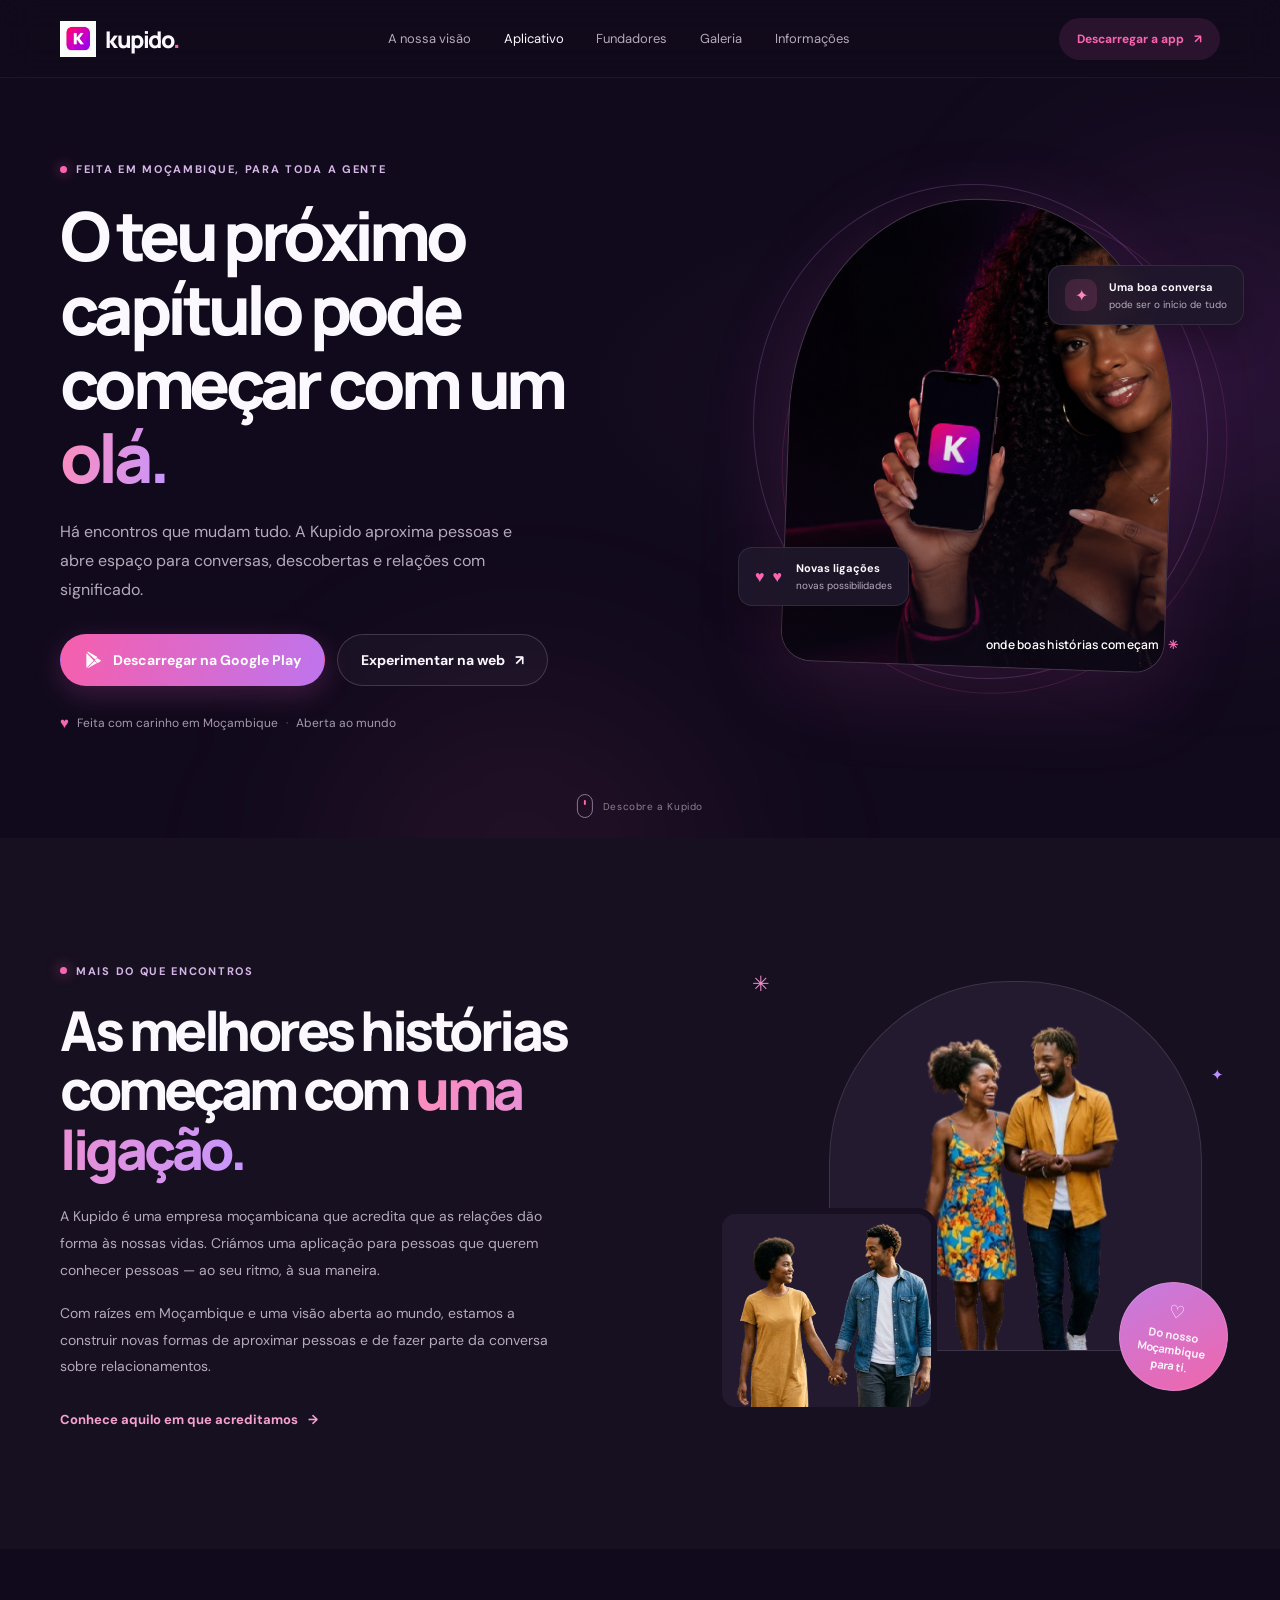
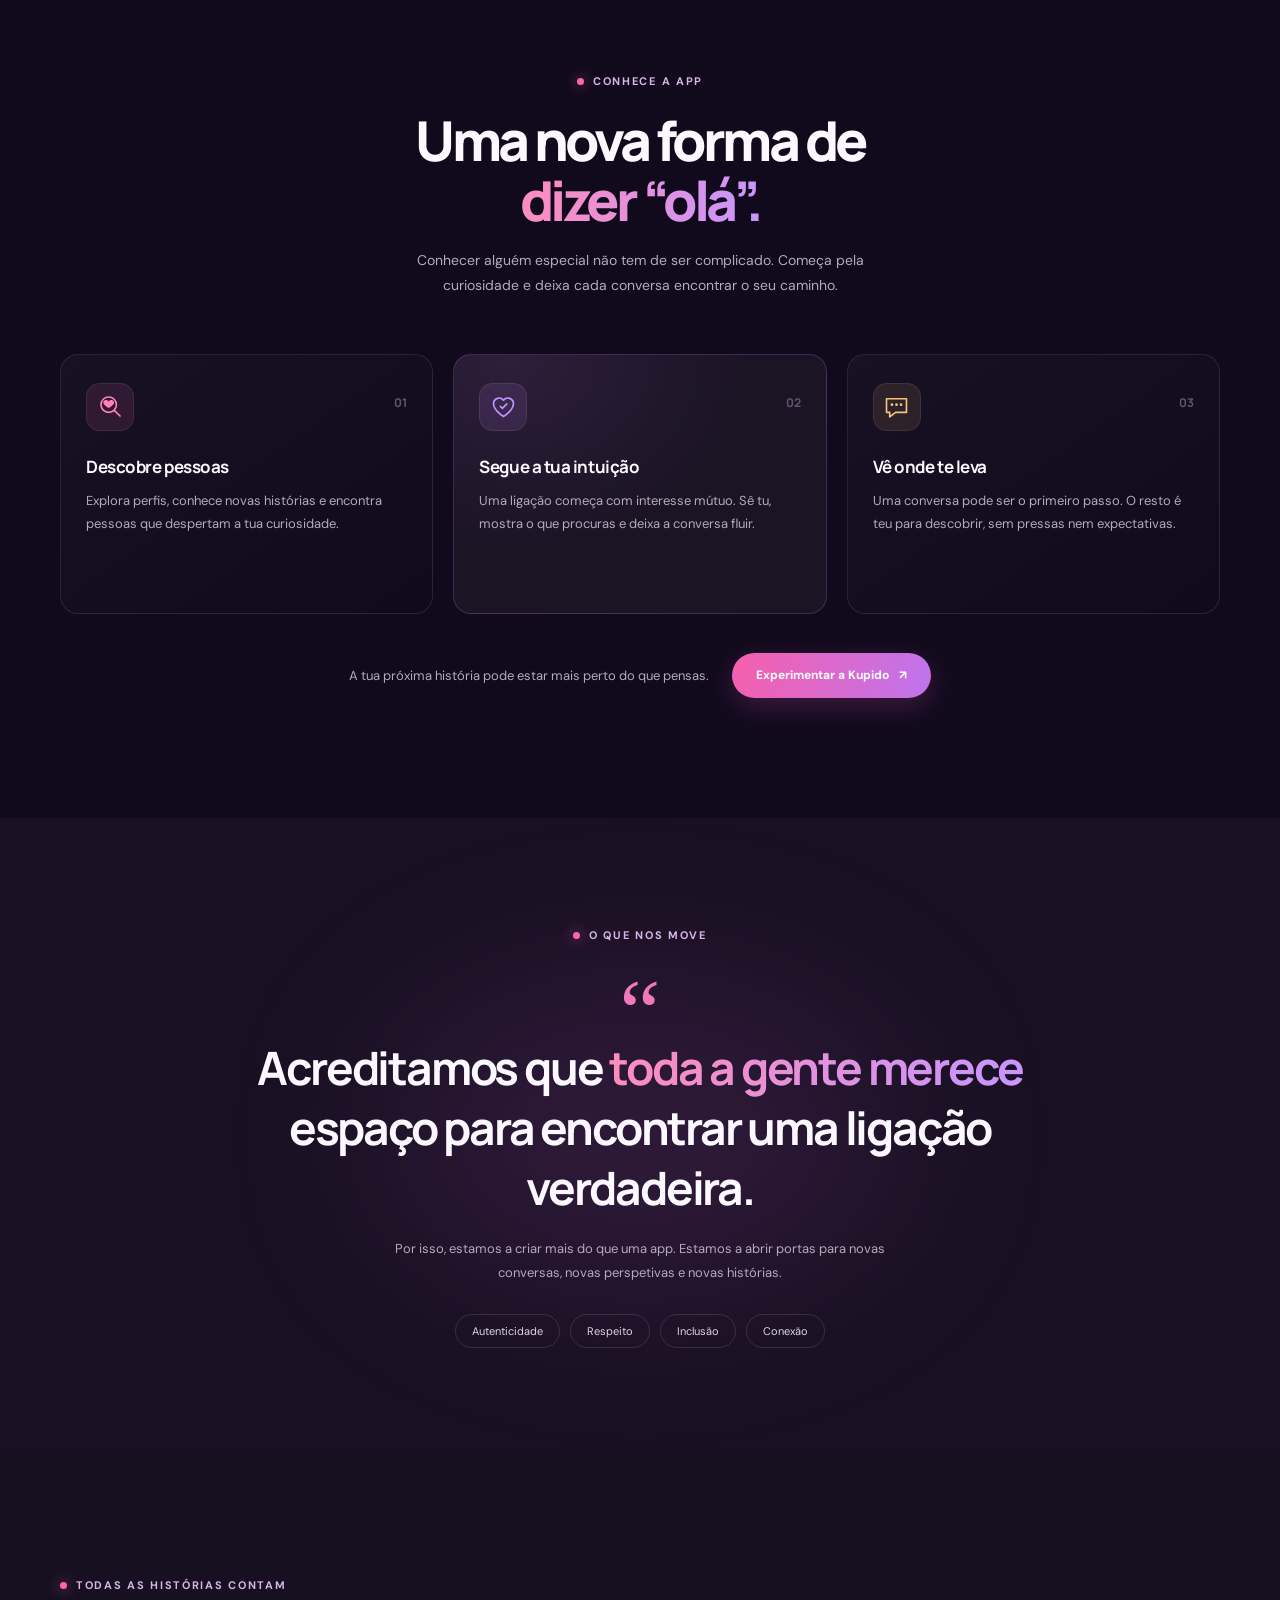
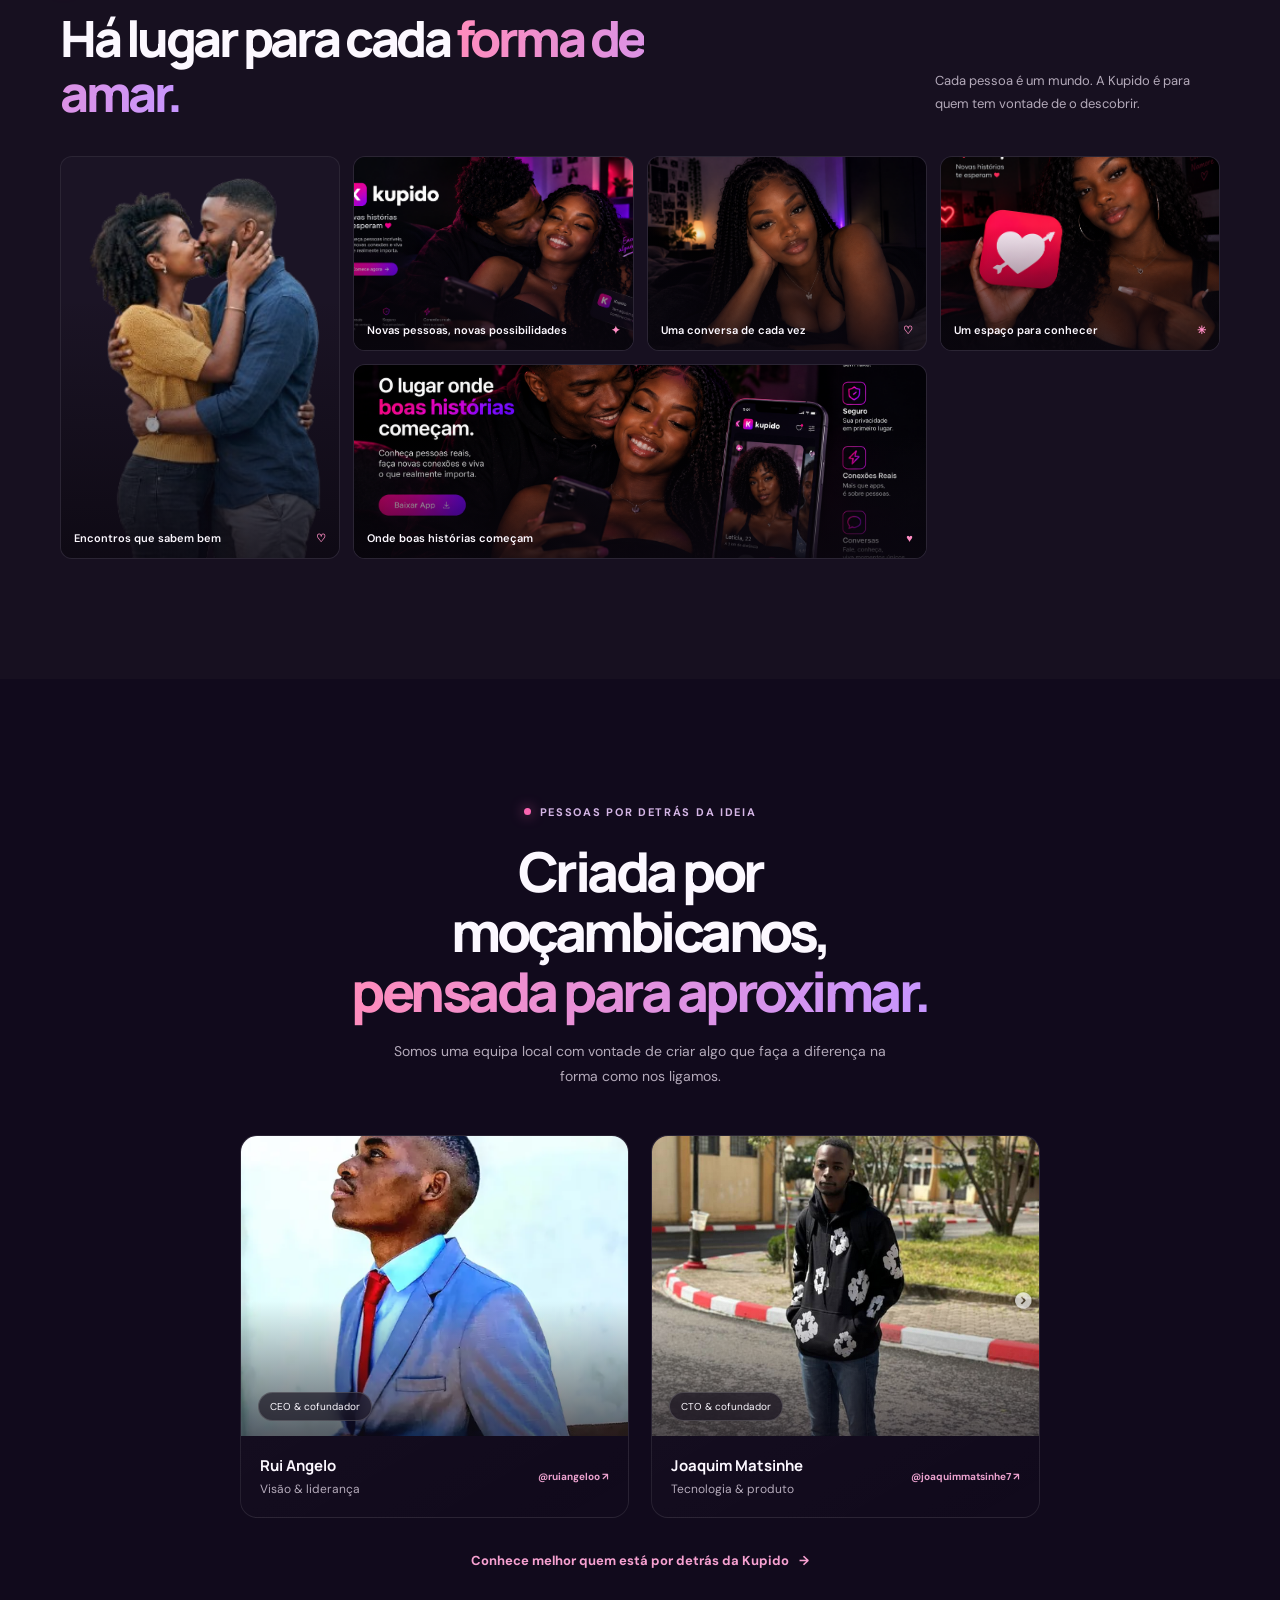
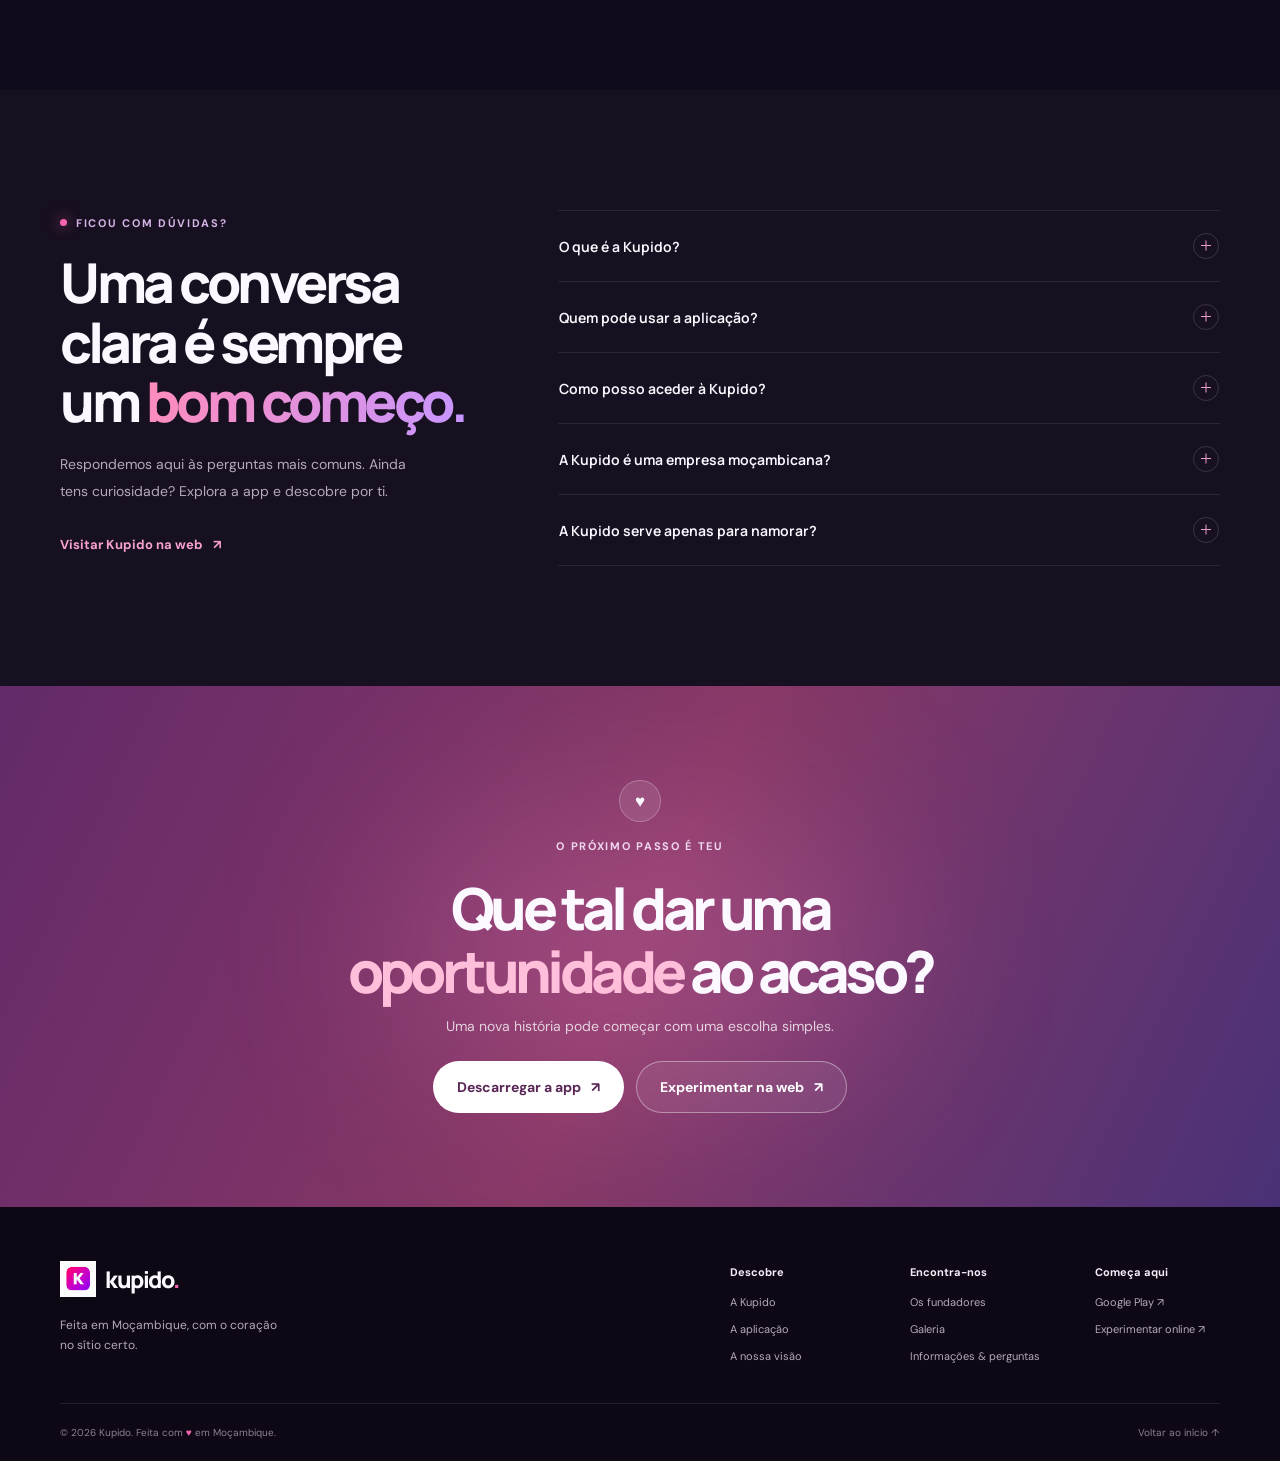
==== index.html @ 5e37ee98 "Add files via upload" ====
<!DOCTYPE html>
<html lang="pt-MZ">
<head>
  <meta charset="UTF-8">
  <meta name="viewport" content="width=device-width, initial-scale=1">
  <meta name="theme-color" content="#110a1c">
  <meta name="description" content="A Kupido é uma empresa moçambicana que aproxima pessoas e transforma a forma de viver relacionamentos. Conhece a app e começa uma nova história.">
  <title>Kupido — Onde boas histórias começam</title>
  <link rel="icon" href="img-add/logo.ico">
  <link rel="preconnect" href="https://fonts.googleapis.com">
  <link rel="preconnect" href="https://fonts.gstatic.com" crossorigin>
  <link href="https://fonts.googleapis.com/css2?family=DM+Sans:wght@400;500;600;700&family=Manrope:wght@400;500;600;700;800&display=swap" rel="stylesheet">
  <link rel="stylesheet" href="styles.css">
  <script src="script.js" defer></script>
</head>
<body>
  <a class="skip-link" href="#conteudo">Saltar para o conteúdo</a>

  <header class="site-header">
    <div class="container header-inner">
      <a class="brand" href="#inicio" aria-label="Kupido — início">
        <span class="brand-mark" aria-hidden="true">
          <svg viewBox="0 0 40 40" fill="none"><path d="M20 34S5 25.1 5 14.8A8.4 8.4 0 0 1 20 10a8.4 8.4 0 0 1 15 4.8C35 25.1 20 34 20 34Z" fill="currentColor"/><path d="m12.5 19.5 5 5 10-11" stroke="#190E24" stroke-width="2.8" stroke-linecap="round" stroke-linejoin="round"/></svg>
        </span>
        <span class="brand-name">kupido<span>.</span></span>
      </a>

      <button class="menu-toggle" type="button" aria-label="Abrir menu" aria-expanded="false" aria-controls="site-nav">
        <span></span><span></span>
      </button>

      <nav class="site-nav" id="site-nav" aria-label="Navegação principal">
        <a href="o-que-queremos.html">A nossa visão</a>
        <a href="#aplicativo">Aplicativo</a>
        <a href="equipa.html">Fundadores</a>
        <a href="galeria.html">Galeria</a>
        <a href="informacoes.html">Informações</a>
        <div class="mobile-nav-actions">
          <a class="button button-primary" href="https://play.google.com/store/apps/details?id=com.kupidosocial.app&amp;pcampaignid=web_share" target="_blank" rel="noopener noreferrer">Google Play <span aria-hidden="true">↗</span></a>
          <a class="button button-ghost" href="https://app-kupido-01.vercel.app/" target="_blank" rel="noopener noreferrer">Versão web <span aria-hidden="true">↗</span></a>
        </div>
      </nav>

      <a class="button button-small header-cta" href="https://play.google.com/store/apps/details?id=com.kupidosocial.app&amp;pcampaignid=web_share" target="_blank" rel="noopener noreferrer">
        Descarregar a app <span aria-hidden="true">↗</span>
      </a>
    </div>
  </header>

  <main id="conteudo">
    <section class="hero section-shell" id="inicio">
      <div class="hero-glow hero-glow-one" aria-hidden="true"></div>
      <div class="hero-glow hero-glow-two" aria-hidden="true"></div>
      <div class="container hero-grid">
        <div class="hero-copy">
          <p class="eyebrow"><span class="eyebrow-dot"></span> Feita em Moçambique, para toda a gente</p>
          <h1>O teu próximo<br>capítulo pode<br>começar com um <span class="accent-text">olá.</span></h1>
          <p class="hero-description">Há encontros que mudam tudo. A Kupido aproxima pessoas e abre espaço para conversas, descobertas e relações com significado.</p>
          <div class="hero-actions">
            <a class="button button-primary" href="https://play.google.com/store/apps/details?id=com.kupidosocial.app&amp;pcampaignid=web_share" target="_blank" rel="noopener noreferrer">
              <svg class="button-icon" viewBox="0 0 24 24" fill="currentColor" aria-hidden="true"><path d="M3.4 2.7c-.25.28-.4.69-.4 1.2v16.2c0 .51.15.92.4 1.2L12.2 12 3.4 2.7Zm.95-.67L14.1 10.6l2.88-2.98L5.45 1.05a1.4 1.4 0 0 0-1.1-.22Zm12.8 6.53L13.7 11.8l3.45 3.25 3.48-1.91c.91-.5.91-1.34 0-1.84l-3.48-1.91ZM13 12.6l-8.65 8.9c.36.13.76.09 1.1-.12l11.08-6.15L13 12.6Z"/></svg>
              Descarregar na Google Play
            </a>
            <a class="button button-ghost" href="https://app-kupido-01.vercel.app/" target="_blank" rel="noopener noreferrer">
              Experimentar na web <span aria-hidden="true">↗</span>
            </a>
          </div>
          <div class="hero-note"><span class="note-heart" aria-hidden="true">♥</span> Feita com carinho em Moçambique <span class="note-divider">·</span> Aberta ao mundo</div>
        </div>

        <div class="hero-visual">
          <div class="visual-orbit orbit-one" aria-hidden="true"></div>
          <div class="visual-orbit orbit-two" aria-hidden="true"></div>
          <div class="hero-image-frame">
            <img src="img-add/Mulher com smartphone sob luz néon magenta.png" alt="Utilizadora a explorar a app Kupido num ambiente iluminado por néons" fetchpriority="high">
            <span class="image-shimmer" aria-hidden="true"></span>
          </div>
          <div class="floating-card floating-message">
            <span class="floating-icon" aria-hidden="true">✦</span>
            <span><strong>Uma boa conversa</strong><small>pode ser o início de tudo</small></span>
          </div>
          <div class="floating-card floating-match">
            <span class="match-hearts" aria-hidden="true">♥ ♥</span>
            <span><strong>Novas ligações</strong><small>novas possibilidades</small></span>
          </div>
          <div class="hero-image-caption" aria-hidden="true">onde boas histórias começam <span>✳</span></div>
        </div>
      </div>
      <a class="scroll-cue" href="#sobre"><span></span> Descobre a Kupido</a>
    </section>

    <section class="section section-about" id="sobre">
      <div class="container about-grid">
        <div class="section-copy">
          <p class="eyebrow"><span class="eyebrow-dot"></span> Mais do que encontros</p>
          <h2>As melhores histórias começam com <span class="accent-text">uma ligação.</span></h2>
          <p>A Kupido é uma empresa moçambicana que acredita que as relações dão forma às nossas vidas. Criámos uma aplicação para pessoas que querem conhecer pessoas — ao seu ritmo, à sua maneira.</p>
          <p>Com raízes em Moçambique e uma visão aberta ao mundo, estamos a construir novas formas de aproximar pessoas e de fazer parte da conversa sobre relacionamentos.</p>
          <a class="text-link" href="#valores">Conhece aquilo em que acreditamos <span aria-hidden="true">→</span></a>
        </div>
        <div class="about-visual">
          <div class="about-image-main"><img src="img-add/casal-1.png" alt="Casal a partilhar um momento de proximidade" loading="lazy"></div>
          <div class="about-image-small"><img src="img-add/casl-3.png" alt="Duas pessoas a descobrir uma nova ligação" loading="lazy"></div>
          <div class="about-stamp"><span>♡</span><strong>Do nosso<br>Moçambique<br>para ti.</strong></div>
          <div class="about-sparkle sparkle-one" aria-hidden="true">✳</div>
          <div class="about-sparkle sparkle-two" aria-hidden="true">✦</div>
        </div>
      </div>
    </section>

    <section class="section section-app" id="aplicativo">
      <div class="container">
        <div class="section-heading centered-heading">
          <p class="eyebrow"><span class="eyebrow-dot"></span> Conhece a app</p>
          <h2>Uma nova forma de<br><span class="accent-text">dizer “olá”.</span></h2>
          <p>Conhecer alguém especial não tem de ser complicado. Começa pela curiosidade e deixa cada conversa encontrar o seu caminho.</p>
        </div>
        <div class="feature-grid">
          <article class="feature-card">
            <span class="feature-icon icon-pink" aria-hidden="true"><svg viewBox="0 0 32 32" fill="none"><circle cx="14" cy="14" r="8.5" stroke="currentColor" stroke-width="1.8"/><path d="m20.5 20.5 6 6" stroke="currentColor" stroke-width="1.8" stroke-linecap="round"/><path d="M14 10.5c-2.5-3-6-1.2-6 1.2 0 2.8 6 6 6 6s6-3.2 6-6c0-2.4-3.5-4.2-6-1.2Z" fill="currentColor"/></svg></span>
            <span class="feature-number">01</span>
            <h3>Descobre pessoas</h3>
            <p>Explora perfis, conhece novas histórias e encontra pessoas que despertam a tua curiosidade.</p>
          </article>
          <article class="feature-card feature-card-raised">
            <span class="feature-icon icon-purple" aria-hidden="true"><svg viewBox="0 0 32 32" fill="none"><path d="M16 27s-11-6.7-11-14.3A6.2 6.2 0 0 1 16 9a6.2 6.2 0 0 1 11 3.7C27 20.3 16 27 16 27Z" stroke="currentColor" stroke-width="1.8" stroke-linejoin="round"/><path d="m12.5 15.8 2.3 2.3 4.8-5" stroke="currentColor" stroke-width="1.8" stroke-linecap="round" stroke-linejoin="round"/></svg></span>
            <span class="feature-number">02</span>
            <h3>Segue a tua intuição</h3>
            <p>Uma ligação começa com interesse mútuo. Sê tu, mostra o que procuras e deixa a conversa fluir.</p>
          </article>
          <article class="feature-card">
            <span class="feature-icon icon-gold" aria-hidden="true"><svg viewBox="0 0 32 32" fill="none"><path d="M5 7.5h22v15H15l-6.5 5v-5H5v-15Z" stroke="currentColor" stroke-width="1.8" stroke-linejoin="round"/><path d="M11 14h.01M16 14h.01M21 14h.01" stroke="currentColor" stroke-width="3" stroke-linecap="round"/></svg></span>
            <span class="feature-number">03</span>
            <h3>Vê onde te leva</h3>
            <p>Uma conversa pode ser o primeiro passo. O resto é teu para descobrir, sem pressas nem expectativas.</p>
          </article>
        </div>
        <div class="app-bottom-cta">
          <p>A tua próxima história pode estar mais perto do que pensas.</p>
          <a class="button button-primary" href="https://play.google.com/store/apps/details?id=com.kupidosocial.app&amp;pcampaignid=web_share" target="_blank" rel="noopener noreferrer">Experimentar a Kupido <span aria-hidden="true">↗</span></a>
        </div>
      </div>
    </section>

    <section class="section section-quote" id="valores">
      <div class="quote-glow" aria-hidden="true"></div>
      <div class="container quote-inner">
        <p class="eyebrow"><span class="eyebrow-dot"></span> O que nos move</p>
        <span class="quote-mark" aria-hidden="true">“</span>
        <blockquote>Acreditamos que <span class="accent-text">toda a gente merece</span> espaço para encontrar uma ligação verdadeira.</blockquote>
        <p class="quote-caption">Por isso, estamos a criar mais do que uma app. Estamos a abrir portas para novas conversas, novas perspetivas e novas histórias.</p>
        <div class="value-pills">
          <span>Autenticidade</span><span>Respeito</span><span>Inclusão</span><span>Conexão</span>
        </div>
      </div>
    </section>

    <section class="section section-gallery">
      <div class="container">
        <div class="gallery-heading">
          <div class="section-heading">
            <p class="eyebrow"><span class="eyebrow-dot"></span> Todas as histórias contam</p>
            <h2>Há lugar para cada <span class="accent-text">forma de amar.</span></h2>
          </div>
          <p>Cada pessoa é um mundo. A Kupido é para quem tem vontade de o descobrir.</p>
        </div>
        <div class="gallery-grid">
          <figure class="gallery-item gallery-item-tall"><img src="img-add/casal-b.png" alt="Casal a sorrir e a aproveitar a companhia um do outro" loading="lazy"><figcaption>Encontros que sabem bem <span>♡</span></figcaption></figure>
          <figure class="gallery-item"><img src="img-add/Conexões Reais em Luz Neon.png" alt="Imagem da campanha Kupido sobre conexões" loading="lazy"><figcaption>Novas pessoas, novas possibilidades <span>✦</span></figcaption></figure>
          <figure class="gallery-item"><img src="img-add/Retrato aconchegante com luzes roxas.png" alt="Pessoa a explorar uma nova experiência" loading="lazy"><figcaption>Uma conversa de cada vez <span>♡</span></figcaption></figure>
          <figure class="gallery-item"><img src="img-add/Influenciadora apresenta o app Kupido.png" alt="Apresentação da aplicação Kupido" loading="lazy"><figcaption>Um espaço para conhecer <span>✳</span></figcaption></figure>
          <figure class="gallery-item gallery-item-wide"><img src="img-add/Kupido_ Onde Boas Histórias Começam.png" alt="Criativo Kupido: onde boas histórias começam" loading="lazy"><figcaption>Onde boas histórias começam <span>♥</span></figcaption></figure>
        </div>
      </div>
    </section>

    <section class="section section-team" id="equipa">
      <div class="container">
        <div class="section-heading centered-heading">
          <p class="eyebrow"><span class="eyebrow-dot"></span> Pessoas por detrás da ideia</p>
          <h2>Criada por moçambicanos,<br><span class="accent-text">pensada para aproximar.</span></h2>
          <p>Somos uma equipa local com vontade de criar algo que faça a diferença na forma como nos ligamos.</p>
        </div>
        <div class="team-grid">
          <article class="team-card">
            <div class="team-photo"><img src="img-adim/CEO.png" alt="Retrato de Rui Angelo, CEO da Kupido" loading="lazy"><span class="team-photo-label">CEO &amp; cofundador</span></div>
            <div class="team-info"><div><h3>Rui Angelo</h3><p>Visão &amp; liderança</p></div><a class="team-instagram" href="https://www.instagram.com/ruiangeloo/" target="_blank" rel="noopener noreferrer" aria-label="Instagram de Rui Angelo">@ruiangeloo ↗</a></div>
          </article>
          <article class="team-card">
            <div class="team-photo"><img src="img-adim/img-CTO.png" alt="Retrato de Joaquim Matsinhe, CTO da Kupido" loading="lazy"><span class="team-photo-label">CTO &amp; cofundador</span></div>
            <div class="team-info"><div><h3>Joaquim Matsinhe</h3><p>Tecnologia &amp; produto</p></div><a class="team-instagram" href="https://www.instagram.com/joaquimmatsinhe7/" target="_blank" rel="noopener noreferrer" aria-label="Instagram de Joaquim Matsinhe">@joaquimmatsinhe7 ↗</a></div>
          </article>
        </div>
        <p class="team-more"><a class="text-link" href="equipa.html">Conhece melhor quem está por detrás da Kupido <span aria-hidden="true">→</span></a></p>
      </div>
    </section>

    <section class="section section-faq" id="perguntas">
      <div class="container faq-grid">
        <div class="faq-intro">
          <p class="eyebrow"><span class="eyebrow-dot"></span> Ficou com dúvidas?</p>
          <h2>Uma conversa<br>clara é sempre<br>um <span class="accent-text">bom começo.</span></h2>
          <p>Respondemos aqui às perguntas mais comuns. Ainda tens curiosidade? Explora a app e descobre por ti.</p>
          <a class="text-link" href="https://app-kupido-01.vercel.app/" target="_blank" rel="noopener noreferrer">Visitar Kupido na web <span aria-hidden="true">↗</span></a>
        </div>
        <div class="faq-list">
          <article class="faq-item">
            <h3><button class="faq-question" type="button" aria-expanded="false">O que é a Kupido?<span class="faq-toggle" aria-hidden="true"></span></button></h3>
            <div class="faq-answer" hidden><p>A Kupido é uma empresa moçambicana dedicada a criar novas formas de aproximar pessoas, incluindo uma app de encontros aberta a toda a gente.</p></div>
          </article>
          <article class="faq-item">
            <h3><button class="faq-question" type="button" aria-expanded="false">Quem pode usar a aplicação?<span class="faq-toggle" aria-hidden="true"></span></button></h3>
            <div class="faq-answer" hidden><p>A app foi criada para pessoas adultas com vontade de conhecer outras pessoas. Consulta as condições apresentadas na aplicação para saber mais.</p></div>
          </article>
          <article class="faq-item">
            <h3><button class="faq-question" type="button" aria-expanded="false">Como posso aceder à Kupido?<span class="faq-toggle" aria-hidden="true"></span></button></h3>
            <div class="faq-answer" hidden><p>Podes descarregar a aplicação na Google Play ou visitar a versão web através dos links nesta página.</p></div>
          </article>
          <article class="faq-item">
            <h3><button class="faq-question" type="button" aria-expanded="false">A Kupido é uma empresa moçambicana?<span class="faq-toggle" aria-hidden="true"></span></button></h3>
            <div class="faq-answer" hidden><p>Sim. A Kupido foi criada por moçambicanos e tem as suas raízes em Moçambique, com uma visão de construir ligações sem fronteiras.</p></div>
          </article>
          <article class="faq-item">
            <h3><button class="faq-question" type="button" aria-expanded="false">A Kupido serve apenas para namorar?<span class="faq-toggle" aria-hidden="true"></span></button></h3>
            <div class="faq-answer" hidden><p>A Kupido é uma app de encontros. Cada pessoa pode explorar novas ligações e decidir, com honestidade e respeito, o que procura.</p></div>
          </article>
        </div>
      </div>
    </section>

    <section class="section section-cta">
      <div class="cta-glow" aria-hidden="true"></div>
      <div class="container cta-inner">
        <span class="cta-heart" aria-hidden="true">♥</span>
        <p class="eyebrow">O próximo passo é teu</p>
        <h2>Que tal dar uma<br><span>oportunidade</span> ao acaso?</h2>
        <p>Uma nova história pode começar com uma escolha simples.</p>
        <div class="hero-actions cta-actions">
          <a class="button button-light" href="https://play.google.com/store/apps/details?id=com.kupidosocial.app&amp;pcampaignid=web_share" target="_blank" rel="noopener noreferrer">Descarregar a app <span aria-hidden="true">↗</span></a>
          <a class="button button-outline-light" href="https://app-kupido-01.vercel.app/" target="_blank" rel="noopener noreferrer">Experimentar na web <span aria-hidden="true">↗</span></a>
        </div>
      </div>
    </section>
  </main>

  <footer class="site-footer">
    <div class="container">
      <div class="footer-main">
        <div class="footer-brand">
          <a class="brand" href="#inicio" aria-label="Kupido — voltar ao início">
            <span class="brand-mark" aria-hidden="true"><svg viewBox="0 0 40 40" fill="none"><path d="M20 34S5 25.1 5 14.8A8.4 8.4 0 0 1 20 10a8.4 8.4 0 0 1 15 4.8C35 25.1 20 34 20 34Z" fill="currentColor"/><path d="m12.5 19.5 5 5 10-11" stroke="#190E24" stroke-width="2.8" stroke-linecap="round" stroke-linejoin="round"/></svg></span>
            <span class="brand-name">kupido<span>.</span></span>
          </a>
          <p>Feita em Moçambique, com o coração no sítio certo.</p>
        </div>
        <div class="footer-links">
          <div><p class="footer-label">Descobre</p><a href="index.html#sobre">A Kupido</a><a href="index.html#aplicativo">A aplicação</a><a href="o-que-queremos.html">A nossa visão</a></div>
          <div><p class="footer-label">Encontra-nos</p><a href="equipa.html">Os fundadores</a><a href="galeria.html">Galeria</a><a href="informacoes.html">Informações &amp; perguntas</a></div>
          <div><p class="footer-label">Começa aqui</p><a href="https://play.google.com/store/apps/details?id=com.kupidosocial.app&amp;pcampaignid=web_share" target="_blank" rel="noopener noreferrer">Google Play ↗</a><a href="https://app-kupido-01.vercel.app/" target="_blank" rel="noopener noreferrer">Experimentar online ↗</a></div>
        </div>
      </div>
      <div class="footer-bottom"><p>© <span id="current-year">2025</span> Kupido. Feita com <span class="footer-heart" aria-label="amor">♥</span> em Moçambique.</p><a href="#inicio">Voltar ao início ↑</a></div>
    </div>
  </footer>
</body>
</html>
---- styles.css ----
:root {
  color-scheme: dark;
  --bg: #110a1c;
  --bg-soft: #171020;
  --surface: #1b1425;
  --surface-light: #241a30;
  --text: #fcf8ff;
  --muted: #b4aaba;
  --pink: #fa65b1;
  --purple: #bd8aff;
  --line: rgb(255 255 255 / 9%);
  --font-body: "DM Sans", sans-serif;
  --font-display: "Manrope", sans-serif;
}

* { box-sizing: border-box; }
html { scroll-behavior: smooth; scroll-padding-top: 88px; }
body { margin: 0; background: var(--bg); color: var(--text); font-family: var(--font-body); font-size: 16px; -webkit-font-smoothing: antialiased; }
body.menu-open { overflow: hidden; }
img { display: block; width: 100%; height: 100%; object-fit: cover; }
a { color: inherit; text-decoration: none; }
button { color: inherit; font: inherit; }
.container { width: min(1160px, calc(100% - 64px)); margin-inline: auto; }
.section { position: relative; padding: 120px 0; }
.section-shell { position: relative; }
.skip-link { position: fixed; z-index: 100; top: 12px; left: 12px; padding: 12px 18px; transform: translateY(-160%); border-radius: 8px; background: var(--text); color: var(--bg); font-weight: 700; }
.skip-link:focus { transform: translateY(0); }

.site-header { position: sticky; z-index: 20; top: 0; height: 78px; border-bottom: 1px solid rgb(255 255 255 / 5%); background: rgb(17 10 28 / 90%); backdrop-filter: blur(18px); }
.header-inner { display: flex; height: 100%; align-items: center; justify-content: space-between; gap: 24px; }
.brand { display: inline-flex; flex: 0 0 auto; align-items: center; gap: 9px; }
.brand-mark { display: inline-flex; width: 36px; height: 36px; flex: 0 0 auto; align-items: center; background: url("img-add/logo.ico") center / contain no-repeat; }
.brand-mark svg { display: none; }
.brand-name { font-family: var(--font-display); font-size: 23px; font-weight: 800; letter-spacing: -1.5px; }
.brand-name > span { color: var(--pink); }
.site-nav { display: flex; align-items: center; gap: clamp(18px, 2.55vw, 34px); }
.site-nav a, .footer-links a { color: var(--muted); font-size: 13px; transition: color .2s ease; }
.site-nav a:hover, .site-nav a.is-active, .footer-links a:hover { color: var(--text); }
.button { display: inline-flex; min-height: 52px; align-items: center; justify-content: center; gap: 10px; padding: 0 23px; border: 1px solid transparent; border-radius: 999px; font-size: 14px; font-weight: 700; transition: transform .2s ease, background .2s ease, border-color .2s ease, box-shadow .2s ease; }
.button:hover { transform: translateY(-2px); }
.button-small { min-height: 42px; padding-inline: 17px; background: rgb(250 101 177 / 11%); color: var(--pink); font-size: 12px; }
.button-small:hover { background: rgb(250 101 177 / 19%); }
.button-primary { background: linear-gradient(105deg, #f65fac, #be74ed); box-shadow: 0 8px 28px rgb(220 82 190 / 23%); color: #fff; }
.button-primary:hover { box-shadow: 0 12px 34px rgb(220 82 190 / 35%); }
.button-icon { width: 19px; height: 19px; }
.button-ghost { border-color: rgb(255 255 255 / 16%); background: rgb(255 255 255 / 3%); color: var(--text); }
.button-ghost:hover { border-color: rgb(250 101 177 / 55%); background: rgb(255 255 255 / 6%); }
.menu-toggle { display: none; }
.mobile-nav-actions { display: none; }
.site-nav a[aria-current="page"] { color: #ff9dcd; }

.hero { min-height: min(760px, calc(100svh - 78px)); overflow: hidden; background: radial-gradient(ellipse at 82% 41%, rgb(105 46 121 / 12%), transparent 32%), var(--bg); }
.hero-grid { position: relative; z-index: 1; display: grid; min-height: min(760px, calc(100svh - 78px)); grid-template-columns: 1.06fr .94fr; align-items: center; gap: 40px; padding-top: 28px; padding-bottom: 54px; }
.hero-glow { position: absolute; width: 380px; height: 380px; border-radius: 50%; filter: blur(100px); pointer-events: none; }
.hero-glow-one { top: 13%; right: -130px; background: rgb(184 76 214 / 12%); }
.hero-glow-two { bottom: -230px; left: 26%; background: rgb(250 101 177 / 8%); }
.eyebrow { display: inline-flex; align-items: center; gap: 9px; margin: 0 0 23px; color: #d5b6e6; font-size: 11px; font-weight: 700; letter-spacing: 1.7px; text-transform: uppercase; }
.eyebrow-dot { width: 7px; height: 7px; border-radius: 50%; background: var(--pink); box-shadow: 0 0 13px rgb(250 101 177 / 72%); }
h1, h2, h3, p, figure, blockquote { margin-top: 0; }
.hero h1, .section-heading h2, .section-copy h2, .faq-intro h2, .cta-inner h2 { margin-bottom: 23px; font-family: var(--font-display); font-size: clamp(46px, 5.3vw, 69px); font-weight: 800; letter-spacing: -4.6px; line-height: 1.09; }
.accent-text { background: linear-gradient(100deg, #ff8cbb, #c696ff); background-clip: text; -webkit-text-fill-color: transparent; }
.hero-description { max-width: 460px; margin-bottom: 30px; color: var(--muted); font-size: 16px; line-height: 1.8; }
.hero-actions { display: flex; flex-wrap: wrap; gap: 12px; }
.hero-note { display: flex; align-items: center; gap: 8px; margin-top: 27px; color: #a699ae; font-size: 12px; }
.note-heart { color: var(--pink); font-size: 15px; }
.note-divider { color: #685876; }
.hero-visual { position: relative; width: min(100%, 470px); height: 520px; justify-self: end; }
.hero-image-frame { position: absolute; inset: 14px 48px 38px 38px; overflow: hidden; border: 1px solid rgb(255 255 255 / 13%); border-radius: 48% 48% 30px 30px; background: #27192d; box-shadow: 0 20px 90px rgb(211 72 173 / 16%); transform: rotate(2deg); }
.hero-image-frame img { filter: saturate(.9); }
.image-shimmer { position: absolute; inset: 45% 0 0; background: linear-gradient(transparent, rgb(17 10 28 / 66%)); }
.visual-orbit { position: absolute; z-index: -1; border: 1px solid rgb(224 144 255 / 20%); border-radius: 50%; }
.orbit-one { inset: -2px 13px 25px 4px; transform: rotate(-12deg); }
.orbit-two { inset: 27px -5px 9px 34px; border-color: rgb(250 101 177 / 14%); transform: rotate(19deg); }
.floating-card { position: absolute; display: flex; align-items: center; gap: 12px; padding: 13px 16px; border: 1px solid rgb(255 255 255 / 9%); border-radius: 14px; background: rgb(31 23 43 / 92%); box-shadow: 0 12px 36px rgb(0 0 0 / 28%); backdrop-filter: blur(12px); }
.floating-card strong, .floating-card small { display: block; white-space: nowrap; }
.floating-card strong { margin-bottom: 4px; font-size: 11px; }
.floating-card small { color: #b7aabe; font-size: 10px; }
.floating-message { top: 80px; right: -24px; }
.floating-icon { display: grid; width: 32px; height: 32px; place-items: center; border-radius: 10px; background: rgb(250 101 177 / 14%); color: #ff86bf; }
.floating-match { bottom: 99px; left: -12px; }
.match-hearts { color: var(--pink); font-size: 16px; letter-spacing: 2px; }
.hero-image-caption { position: absolute; right: 42px; bottom: 52px; color: #fff; font-family: var(--font-display); font-size: 12px; font-weight: 600; letter-spacing: .25px; }
.hero-image-caption span { margin-left: 6px; color: var(--pink); }
.scroll-cue { position: absolute; bottom: 20px; left: 50%; display: flex; align-items: center; gap: 10px; transform: translateX(-50%); color: #8c7f94; font-size: 10px; letter-spacing: .6px; }
.scroll-cue span { position: relative; width: 16px; height: 24px; border: 1px solid #887592; border-radius: 10px; }
.scroll-cue span::after { position: absolute; top: 5px; left: 6px; width: 2px; height: 5px; border-radius: 2px; background: var(--pink); content: ""; animation: scroll-hint 1.5s ease-in-out infinite; }
@keyframes scroll-hint { 0%, 100% { transform: translateY(0); opacity: .45; } 50% { transform: translateY(5px); opacity: 1; } }

.section-about { overflow: hidden; background: var(--bg-soft); }
.about-grid { display: grid; grid-template-columns: 1fr .9fr; align-items: center; gap: 95px; }
.section-copy h2, .section-heading h2, .faq-intro h2 { font-size: clamp(38px, 4.4vw, 55px); letter-spacing: -3.5px; }
.section-copy > p:not(.eyebrow), .faq-intro > p:not(.eyebrow) { max-width: 500px; margin-bottom: 17px; color: var(--muted); font-size: 14px; line-height: 1.9; }
.text-link { display: inline-flex; align-items: center; gap: 10px; margin-top: 14px; color: #f7a1d1; font-size: 13px; font-weight: 700; transition: gap .2s ease; }
.text-link:hover { gap: 15px; }
.about-visual { position: relative; min-height: 430px; }
.about-image-main { position: absolute; top: 3px; right: 18px; width: 74%; height: 370px; overflow: hidden; border: 1px solid rgb(255 255 255 / 11%); border-radius: 180px 180px 20px 20px; background: var(--surface-light); }
.about-image-small { position: absolute; bottom: -5px; left: 0; width: 44%; height: 205px; overflow: hidden; border: 6px solid var(--bg-soft); border-radius: 20px; background: var(--surface-light); }
.about-stamp { position: absolute; right: -8px; bottom: 17px; display: grid; width: 109px; height: 109px; align-content: center; justify-items: center; border: 1px solid rgb(255 255 255 / 14%); border-radius: 50%; background: linear-gradient(145deg, #c27ce2, #f165a9); text-align: center; transform: rotate(9deg); }
.about-stamp > span { margin-bottom: 3px; font-size: 18px; }
.about-stamp strong { font-family: var(--font-display); font-size: 11px; line-height: 1.4; }
.about-sparkle { position: absolute; color: #ed8cca; }
.sparkle-one { top: -8px; left: 36px; font-size: 21px; }
.sparkle-two { top: 87px; right: -4px; color: #b991ff; font-size: 15px; }

.section-app { background: var(--bg); }
.section-heading { max-width: 600px; }
.centered-heading { margin: 0 auto 55px; text-align: center; }
.centered-heading .eyebrow { justify-content: center; }
.section-heading h2 { margin-bottom: 17px; }
.section-heading > p:last-child { max-width: 495px; margin-inline: auto; color: var(--muted); font-size: 14px; line-height: 1.8; }
.feature-grid { display: grid; grid-template-columns: repeat(3, 1fr); gap: 20px; }
.feature-card { position: relative; min-height: 260px; padding: 28px 25px; overflow: hidden; border: 1px solid var(--line); border-radius: 18px; background: linear-gradient(145deg, rgb(255 255 255 / 3%), rgb(255 255 255 / .5%)); transition: transform .25s ease, border-color .25s ease; }
.feature-card:hover { transform: translateY(-5px); border-color: rgb(250 101 177 / 32%); }
.feature-card-raised { transform: translateY(-16px); border-color: rgb(191 130 243 / 21%); background: radial-gradient(ellipse at 15% 2%, rgb(177 101 206 / 12%), transparent 52%), var(--surface); }
.feature-card-raised:hover { transform: translateY(-21px); }
.feature-icon { display: grid; width: 48px; height: 48px; margin-bottom: 24px; place-items: center; border: 1px solid rgb(255 255 255 / 8%); border-radius: 14px; }
.feature-icon svg { width: 29px; height: 29px; }
.icon-pink { background: rgb(250 101 177 / 11%); color: #ff80ba; }
.icon-purple { background: rgb(184 138 255 / 12%); color: #c395ff; }
.icon-gold { background: rgb(255 198 114 / 10%); color: #f4c27c; }
.feature-number { position: absolute; top: 39px; right: 25px; color: #65556f; font-family: var(--font-display); font-size: 12px; font-weight: 700; }
.feature-card h3 { margin-bottom: 11px; font-family: var(--font-display); font-size: 17px; font-weight: 700; letter-spacing: -.45px; }
.feature-card p { margin: 0; color: var(--muted); font-size: 13px; line-height: 1.8; }
.app-bottom-cta { display: flex; align-items: center; justify-content: center; gap: 23px; margin-top: 39px; }
.app-bottom-cta p { margin: 0; color: var(--muted); font-size: 13px; }
.app-bottom-cta .button { min-height: 45px; font-size: 12px; }

.section-quote { overflow: hidden; padding-block: 105px; background: #1a1023; text-align: center; }
.quote-glow, .cta-glow { position: absolute; top: 50%; left: 50%; width: 500px; height: 280px; transform: translate(-50%, -50%); border-radius: 50%; background: rgb(173 93 202 / 14%); filter: blur(90px); pointer-events: none; }
.quote-inner { position: relative; z-index: 1; max-width: 830px; }
.quote-inner .eyebrow { justify-content: center; }
.quote-mark { display: block; height: 65px; color: #f278bd; font-family: Georgia, serif; font-size: 92px; line-height: 1; }
.quote-inner blockquote { margin: 8px 0 19px; font-family: var(--font-display); font-size: clamp(32px, 4vw, 46px); font-weight: 700; letter-spacing: -2.2px; line-height: 1.3; }
.quote-caption { max-width: 535px; margin: 0 auto; color: var(--muted); font-size: 13px; line-height: 1.9; }
.value-pills { display: flex; flex-wrap: wrap; justify-content: center; gap: 10px; margin-top: 28px; }
.value-pills span { padding: 9px 16px; border: 1px solid rgb(255 255 255 / 12%); border-radius: 99px; color: #e0d5e7; font-size: 11px; }

.section-gallery { background: var(--bg-soft); }
.gallery-heading { display: flex; align-items: end; justify-content: space-between; gap: 40px; margin-bottom: 36px; }
.gallery-heading .section-heading { max-width: 610px; }
.gallery-heading .eyebrow { margin-bottom: 19px; }
.gallery-heading h2 { max-width: 590px; margin-bottom: 0; font-size: clamp(34px, 4.2vw, 50px); }
.gallery-heading > p { max-width: 285px; margin: 0 0 5px; color: var(--muted); font-size: 13px; line-height: 1.8; }
.gallery-grid { display: grid; grid-template-columns: repeat(4, 1fr); grid-auto-rows: 195px; gap: 13px; }
.gallery-item { position: relative; min-width: 0; margin: 0; overflow: hidden; border: 1px solid rgb(255 255 255 / 7%); border-radius: 12px; background: var(--surface); }
.gallery-item::after { position: absolute; inset: 35% 0 0; background: linear-gradient(transparent, rgb(11 7 16 / 78%)); content: ""; }
.gallery-item img { transition: transform .5s ease; }
.gallery-item:hover img { transform: scale(1.045); }
.gallery-item figcaption { position: absolute; z-index: 1; right: 13px; bottom: 13px; left: 13px; display: flex; align-items: center; justify-content: space-between; gap: 8px; font-size: 11px; font-weight: 600; }
.gallery-item figcaption span { color: #ff8dc4; }
.gallery-item-tall { grid-row: span 2; }
.gallery-item-wide { grid-column: span 2; }

.section-team { background: var(--bg); }
.section-team .centered-heading { margin-bottom: 46px; }
.team-grid { display: grid; max-width: 800px; grid-template-columns: repeat(2, 1fr); gap: 22px; margin: 0 auto; }
.team-card { overflow: hidden; border: 1px solid var(--line); border-radius: 17px; background: linear-gradient(150deg, rgb(255 255 255 / 3%), transparent); }
.team-photo { position: relative; height: 300px; overflow: hidden; background: #241831; }
.team-photo::after { position: absolute; inset: 55% 0 0; background: linear-gradient(transparent, rgb(12 8 19 / 65%)); content: ""; }
.team-photo img { object-position: center 34%; transition: transform .45s ease; }
.team-card:hover .team-photo img { transform: scale(1.035); }
.team-photo-label { position: absolute; z-index: 1; bottom: 15px; left: 17px; padding: 7px 11px; border: 1px solid rgb(255 255 255 / 17%); border-radius: 50px; background: rgb(18 12 26 / 64%); backdrop-filter: blur(8px); font-size: 10px; }
.team-info { display: flex; align-items: center; justify-content: space-between; padding: 19px 19px 20px; }
.team-info h3 { margin-bottom: 5px; font-family: var(--font-display); font-size: 15px; }
.team-info p { margin: 0; color: var(--muted); font-size: 12px; }
.team-heart { display: grid; width: 35px; height: 35px; place-items: center; border-radius: 50%; background: rgb(250 101 177 / 10%); color: var(--pink); }

.section-faq { background: var(--bg-soft); }
.faq-grid { display: grid; grid-template-columns: .76fr 1.24fr; gap: 92px; }
.faq-intro h2 { margin-bottom: 19px; }
.faq-intro > p:not(.eyebrow) { max-width: 360px; }
.faq-list { border-top: 1px solid var(--line); }
.faq-item { border-bottom: 1px solid var(--line); }
.faq-item h3 { margin: 0; }
.faq-question { display: flex; width: 100%; min-height: 70px; align-items: center; justify-content: space-between; gap: 20px; padding: 15px 1px; border: 0; background: transparent; text-align: left; font-family: var(--font-display); font-size: 14px; font-weight: 650; cursor: pointer; }
.faq-toggle { position: relative; flex: 0 0 26px; width: 26px; height: 26px; border: 1px solid rgb(255 255 255 / 15%); border-radius: 50%; }
.faq-toggle::before, .faq-toggle::after { position: absolute; top: 11px; left: 7px; width: 10px; height: 1px; background: #ed9dce; content: ""; transition: transform .2s ease; }
.faq-toggle::after { transform: rotate(90deg); }
.faq-question[aria-expanded="true"] .faq-toggle::after { transform: rotate(0); }
.faq-answer p { max-width: 530px; margin: -2px 45px 19px 1px; color: var(--muted); font-size: 13px; line-height: 1.8; }

.section-cta { overflow: hidden; padding-block: 94px; background: linear-gradient(115deg, #632a69, #883866 50%, #493176); text-align: center; }
.cta-glow { background: rgb(247 133 203 / 23%); }
.cta-inner { position: relative; z-index: 1; }
.cta-heart { display: inline-grid; width: 42px; height: 42px; margin-bottom: 17px; place-items: center; border: 1px solid rgb(255 255 255 / 24%); border-radius: 50%; background: rgb(255 255 255 / 10%); font-size: 17px; }
.cta-inner .eyebrow { display: flex; justify-content: center; color: #f1d8ee; }
.cta-inner h2 { margin-bottom: 14px; font-size: clamp(40px, 5vw, 58px); }
.cta-inner h2 span { color: #ffbeda; }
.cta-inner > p:not(.eyebrow) { margin-bottom: 26px; color: rgb(255 255 255 / 76%); font-size: 14px; }
.cta-actions { justify-content: center; }
.button-light { background: #fff; color: #592857; }
.button-light:hover { background: #ffedf6; box-shadow: 0 10px 26px rgb(31 10 38 / 17%); }
.button-outline-light { border-color: rgb(255 255 255 / 39%); background: rgb(255 255 255 / 7%); color: #fff; }
.button-outline-light:hover { background: rgb(255 255 255 / 15%); }

.site-footer { padding: 54px 0 0; background: #0d0814; }
.footer-main { display: flex; justify-content: space-between; gap: 45px; padding-bottom: 40px; }
.footer-brand > p { max-width: 230px; margin: 13px 0 0; color: var(--muted); font-size: 12px; line-height: 1.7; }
.footer-links { display: grid; grid-template-columns: repeat(3, minmax(125px, auto)); gap: 55px; }
.footer-links > div { display: flex; flex-direction: column; align-items: flex-start; gap: 13px; }
.footer-label { margin: 4px 0 3px; color: #f6edf9; font-size: 11px; font-weight: 700; }
.footer-links a { font-size: 11px; }
.footer-bottom { display: flex; min-height: 58px; align-items: center; justify-content: space-between; gap: 18px; border-top: 1px solid var(--line); }
.footer-bottom p, .footer-bottom a { margin: 0; color: #8d8095; font-size: 10px; }
.footer-heart { color: var(--pink); }
.footer-bottom a:hover { color: var(--text); }
.site-nav a[aria-current="page"] { color: #ff9dcd; }
.team-info { gap: 12px; }
.team-info > div { min-width: 0; }
.team-instagram { flex: 0 0 auto; color: #eda3d0; font-size: 10px; font-weight: 700; }
.team-instagram:hover { color: #fff; }
.team-more { margin: 20px 0 0; text-align: center; }

.inner-hero { position: relative; overflow: hidden; padding: 84px 0 90px; background: radial-gradient(ellipse at 81% 31%, rgb(130 64 161 / 16%), transparent 37%), var(--bg); }
.inner-hero-grid { position: relative; z-index: 1; display: grid; grid-template-columns: 1fr .82fr; align-items: center; gap: 65px; }
.inner-hero h1 { max-width: 680px; margin-bottom: 22px; font-family: var(--font-display); font-size: clamp(47px, 5.7vw, 70px); font-weight: 800; letter-spacing: -4.5px; line-height: 1.08; }
.inner-hero-grid > div:first-child > p:not(.eyebrow) { max-width: 555px; margin-bottom: 27px; color: var(--muted); font-size: 15px; line-height: 1.9; }
.inner-hero-image { position: relative; height: 355px; overflow: hidden; border: 1px solid rgb(255 255 255 / 12%); border-radius: 45% 45% 18px 18px; background: var(--surface); box-shadow: 0 20px 80px rgb(198 94 206 / 15%); }
.inner-hero-image img { filter: saturate(.87); }
.inner-hero-image > span { position: absolute; right: 0; bottom: 0; left: 0; padding: 35px 20px 18px; background: linear-gradient(transparent, rgb(13 8 20 / 85%)); font-family: var(--font-display); font-size: 12px; font-weight: 600; }
.vision-purpose { background: var(--bg-soft); }
.purpose-grid { display: grid; grid-template-columns: 1fr 1fr; align-items: start; gap: 82px; }
.purpose-grid h2, .info-about-grid h2, .info-values-grid h2, .info-faq-grid h2 { margin: 0; font-family: var(--font-display); font-size: clamp(37px, 4.3vw, 53px); font-weight: 800; letter-spacing: -3.4px; line-height: 1.16; }
.purpose-copy { padding-top: 15px; }
.purpose-copy p, .info-about-grid > div:first-child > p:not(.eyebrow), .info-values-grid > div:first-child > p:not(.eyebrow), .info-faq-grid > div:first-child > p:not(.eyebrow) { margin-bottom: 17px; color: var(--muted); font-size: 14px; line-height: 1.95; }
.vision-pillars { background: var(--bg); }
.pillar-grid { display: grid; grid-template-columns: repeat(2, 1fr); gap: 16px; }
.pillar-card { position: relative; min-height: 245px; padding: 27px 28px; overflow: hidden; border: 1px solid var(--line); border-radius: 16px; background: linear-gradient(140deg, rgb(255 255 255 / 3%), rgb(255 255 255 / .4%)); }
.pillar-card:nth-child(2), .pillar-card:nth-child(3) { background: radial-gradient(ellipse at 10% 0%, rgb(198 97 172 / 10%), transparent 55%), var(--surface); }
.pillar-icon { display: grid; width: 43px; height: 43px; margin-bottom: 21px; place-items: center; border: 1px solid rgb(250 101 177 / 20%); border-radius: 13px; background: rgb(250 101 177 / 8%); color: #ff91c7; font-size: 21px; }
.pillar-index { position: absolute; top: 41px; right: 24px; color: #84758c; font-size: 9px; font-weight: 700; letter-spacing: 1.3px; }
.pillar-card h3, .steps-grid h3, .founder-values-grid h3 { margin-bottom: 10px; font-family: var(--font-display); font-size: 18px; letter-spacing: -.45px; }
.pillar-card p, .steps-grid p, .founder-values-grid p { margin: 0; color: var(--muted); font-size: 13px; line-height: 1.85; }
.vision-statement { overflow: hidden; background: #1a1023; text-align: center; }
.statement-inner { position: relative; max-width: 850px; }
.statement-inner .eyebrow { justify-content: center; }
.statement-inner blockquote { margin: 9px 0 20px; font-family: var(--font-display); font-size: clamp(34px, 4.4vw, 50px); font-weight: 750; letter-spacing: -2.5px; line-height: 1.3; }
.statement-inner > p:last-child { max-width: 580px; margin: 0 auto; color: var(--muted); font-size: 13px; line-height: 1.85; }
.vision-steps { background: var(--bg-soft); }
.steps-grid { display: grid; grid-template-columns: repeat(3, 1fr); gap: 16px; }
.steps-grid article, .founder-values-grid article { min-height: 199px; padding: 24px 23px; border: 1px solid var(--line); border-radius: 14px; background: rgb(255 255 255 / 2%); }
.steps-grid article > span, .founder-values-grid article > span { display: inline-flex; margin-bottom: 24px; color: #f48ac3; font-family: var(--font-display); font-size: 12px; font-weight: 800; letter-spacing: 1px; }
.vision-cta { display: flex; align-items: center; justify-content: center; gap: 22px; margin-top: 35px; }
.vision-cta p { margin: 0; color: var(--muted); font-size: 13px; }
.vision-cta .button { min-height: 45px; font-size: 12px; }

.team-hero .inner-hero-grid { grid-template-columns: 1fr .78fr; }
.team-hero-visual { position: relative; display: grid; min-height: 380px; grid-template-columns: 1fr 1fr; align-items: center; gap: 12px; }
.team-hero-visual > img { height: 300px; border: 1px solid rgb(255 255 255 / 12%); border-radius: 150px 150px 18px 18px; background: var(--surface-light); object-position: center 25%; }
.team-hero-visual > img:nth-child(2) { margin-top: 63px; }
.team-hero-badge { position: absolute; right: 34%; bottom: 9px; display: grid; width: 103px; height: 103px; align-content: center; justify-items: center; border: 1px solid rgb(255 255 255 / 20%); border-radius: 50%; background: linear-gradient(140deg, #be71d3, #e75caa); font-size: 10px; line-height: 1.5; text-align: center; transform: rotate(-8deg); }
.team-hero-badge strong { font-weight: 800; }
.team-hero-badge b { font-size: 15px; }
.founders-section { background: var(--bg-soft); }
.founders-section > .container > .section-heading { max-width: 770px; margin-bottom: 59px; }
.founders-section .section-heading h2 { margin-bottom: 15px; font-family: var(--font-display); font-size: clamp(37px, 4.3vw, 53px); font-weight: 800; letter-spacing: -3px; line-height: 1.15; }
.founders-section .section-heading > p:last-child { max-width: 540px; color: var(--muted); font-size: 13px; line-height: 1.8; }
.founder-profile { display: grid; grid-template-columns: .85fr 1fr; align-items: center; gap: 80px; padding: 0 0 77px; }
.founder-profile + .founder-profile { padding-top: 77px; border-top: 1px solid var(--line); }
.founder-profile-reverse .founder-photo { order: 2; }
.founder-profile-reverse .founder-copy { order: 1; }
.founder-photo { position: relative; height: 420px; overflow: hidden; border: 1px solid rgb(255 255 255 / 10%); border-radius: 190px 190px 18px 18px; background: var(--surface-light); }
.founder-photo img { object-position: center 28%; }
.founder-photo::after { position: absolute; inset: 60% 0 0; background: linear-gradient(transparent, rgb(12 8 19 / 77%)); content: ""; }
.founder-photo-caption { position: absolute; z-index: 1; bottom: 18px; left: 20px; font-size: 11px; font-weight: 700; }
.founder-copy .eyebrow { margin-bottom: 14px; }
.founder-copy > h3 { margin-bottom: 17px; font-family: var(--font-display); font-size: clamp(35px, 4vw, 48px); font-weight: 800; letter-spacing: -2.7px; }
.founder-copy > p:not(.eyebrow) { color: var(--muted); font-size: 13px; line-height: 1.9; }
.founder-copy > .founder-lead { color: #f1d8ef !important; font-family: var(--font-display); font-size: 16px !important; font-weight: 600; line-height: 1.7 !important; }
.instagram-link { display: inline-flex; align-items: center; gap: 10px; margin-top: 8px; padding: 10px 13px; border: 1px solid rgb(255 255 255 / 10%); border-radius: 9px; background: rgb(255 255 255 / 3%); color: #f3b0d4; font-size: 11px; transition: background .2s ease, border-color .2s ease; }
.instagram-link:hover { border-color: rgb(240 118 187 / 40%); background: rgb(250 101 177 / 9%); }
.instagram-link strong { color: #fff; }
.instagram-icon { font-size: 17px; }
.founders-values { background: var(--bg); }
.founder-values-grid { display: grid; grid-template-columns: repeat(3, 1fr); gap: 16px; }
.founder-values-grid article { min-height: 190px; }

.gallery-hero { padding-block: 88px 72px; }
.gallery-hero-inner { position: relative; z-index: 1; max-width: 770px; text-align: center; }
.gallery-hero-inner .eyebrow { justify-content: center; }
.gallery-hero h1 { margin-bottom: 18px; font-size: clamp(47px, 5.8vw, 70px); }
.gallery-hero-inner > p:not(.eyebrow) { max-width: 590px; margin: 0 auto; color: var(--muted); font-size: 14px; line-height: 1.9; }
.gallery-count { display: inline-flex; align-items: center; gap: 10px; margin-top: 25px; color: #a99caf; font-size: 11px; }
.gallery-count > span { color: #ff91c5; font-family: var(--font-display); font-size: 19px; font-weight: 800; }
.gallery-count i { width: 4px; height: 4px; border-radius: 50%; background: #bb82d5; }
.gallery-hero-glow { position: absolute; top: 0; left: 50%; width: 450px; height: 220px; transform: translateX(-50%); border-radius: 50%; background: rgb(190 91 193 / 14%); filter: blur(85px); }
.full-gallery-section { padding-top: 37px; background: var(--bg-soft); }
.gallery-toolbar { display: flex; align-items: center; justify-content: space-between; gap: 20px; margin-bottom: 25px; }
.gallery-toolbar .eyebrow { margin: 0; }
.gallery-filters { display: flex; flex-wrap: wrap; gap: 8px; }
.gallery-filter { display: inline-flex; min-height: 37px; align-items: center; gap: 9px; padding: 0 13px; border: 1px solid var(--line); border-radius: 99px; background: transparent; color: var(--muted); font-size: 11px; cursor: pointer; transition: color .2s ease, background .2s ease, border-color .2s ease; }
.gallery-filter > span { color: #85778e; font-size: 9px; }
.gallery-filter:hover, .gallery-filter.is-selected { border-color: rgb(246 112 184 / 40%); background: rgb(250 101 177 / 10%); color: #ffd9ed; }
.full-gallery-grid { display: grid; grid-auto-flow: dense; grid-template-columns: repeat(4, minmax(0, 1fr)); grid-auto-rows: 218px; gap: 14px; }
.full-gallery-card { min-width: 0; margin: 0; overflow: hidden; border: 1px solid var(--line); border-radius: 12px; background: var(--surface); transition: opacity .2s ease, transform .2s ease; }
.full-gallery-card.is-hidden { display: none; }
.lightbox-trigger { position: relative; display: block; width: 100%; height: calc(100% - 52px); padding: 0; overflow: hidden; border: 0; background: #21172b; cursor: zoom-in; }
.lightbox-trigger::after { position: absolute; inset: 45% 0 0; background: linear-gradient(transparent, rgb(10 6 15 / 45%)); content: ""; pointer-events: none; }
.lightbox-trigger img { transition: transform .45s ease; }
.lightbox-trigger:hover img { transform: scale(1.045); }
.gallery-expand { position: absolute; z-index: 1; top: 11px; right: 11px; display: grid; width: 31px; height: 31px; place-items: center; border: 1px solid rgb(255 255 255 / 20%); border-radius: 50%; background: rgb(18 11 26 / 69%); color: #fff; opacity: 0; transform: translateY(3px); transition: opacity .2s ease, transform .2s ease; }
.lightbox-trigger:hover .gallery-expand, .lightbox-trigger:focus-visible .gallery-expand { opacity: 1; transform: translateY(0); }
.full-gallery-card > figcaption { display: flex; min-height: 51px; flex-direction: column; justify-content: center; gap: 3px; padding: 7px 12px; }
.full-gallery-card > figcaption > span { overflow: hidden; font-size: 11px; font-weight: 700; text-overflow: ellipsis; white-space: nowrap; }
.full-gallery-card > figcaption > small { color: #aa9eb1; font-size: 9px; }
.full-gallery-tall { grid-row: span 2; }
.gallery-empty { padding: 36px; color: var(--muted); text-align: center; }
.lightbox-dialog { width: min(980px, calc(100% - 32px)); max-width: none; max-height: calc(100% - 32px); padding: 0; overflow: visible; border: 1px solid rgb(255 255 255 / 13%); border-radius: 16px; background: #100a18; color: #fff; }
.lightbox-dialog::backdrop { background: rgb(5 3 9 / 89%); backdrop-filter: blur(7px); }
.lightbox-shell { position: relative; display: grid; grid-template-columns: 46px minmax(0, 1fr) 46px; align-items: center; gap: 10px; padding: 22px 16px 13px; }
.lightbox-shell > figure { min-width: 0; margin: 0; }
.lightbox-image { width: 100%; max-height: calc(100svh - 118px); object-fit: contain; }
.lightbox-caption { min-height: 37px; padding: 10px 6px 3px; color: #e8dae9; font-size: 12px; text-align: center; }
.lightbox-shell > button { display: grid; width: 40px; height: 40px; place-items: center; border: 1px solid rgb(255 255 255 / 17%); border-radius: 50%; background: rgb(255 255 255 / 5%); color: #fff; font-size: 19px; cursor: pointer; }
.lightbox-shell > button:hover { background: rgb(250 101 177 / 17%); }
.lightbox-shell .lightbox-close { position: absolute; z-index: 1; top: -12px; right: -12px; width: 34px; height: 34px; background: #2a1b32; font-size: 23px; }

.info-hero-grid { grid-template-columns: 1fr .58fr; }
.info-hero-art { position: relative; display: grid; min-height: 285px; align-content: center; justify-items: center; overflow: hidden; border: 1px solid rgb(255 255 255 / 10%); border-radius: 47% 47% 20px 20px; background: radial-gradient(circle at 50% 38%, rgb(228 102 181 / 18%), transparent 51%), linear-gradient(145deg, #24162e, #171020); color: #e7d8ec; font-size: 13px; text-align: center; line-height: 1.8; }
.info-hero-art > strong { color: #fff; }
.info-hero-art > span:last-child strong { color: #fff; font-family: var(--font-display); font-size: 23px; }
.info-art-heart { position: absolute; top: 22px; left: 25%; color: #fa65b1; font-size: 44px; }
.info-art-star { position: absolute; top: 47px; right: 21%; color: #c291f3; font-size: 26px; }
.info-quick-section { background: var(--bg-soft); }
.info-link-grid { display: grid; grid-template-columns: repeat(3, 1fr); gap: 15px; margin-top: 35px; }
.info-link-card { display: flex; min-height: 195px; flex-direction: column; align-items: flex-start; padding: 21px 20px; border: 1px solid var(--line); border-radius: 14px; background: rgb(255 255 255 / 2%); transition: transform .2s ease, border-color .2s ease, background .2s ease; }
.info-link-card:hover { transform: translateY(-4px); border-color: rgb(248 113 184 / 37%); background: rgb(250 101 177 / 5%); }
.info-card-icon { display: grid; width: 36px; height: 36px; margin-bottom: 14px; place-items: center; border-radius: 11px; background: rgb(250 101 177 / 12%); color: #ff93c5; font-size: 19px; }
.info-card-label { margin-bottom: 6px; color: #bd9dcc; font-size: 9px; font-weight: 700; letter-spacing: 1px; text-transform: uppercase; }
.info-link-card > strong { margin-bottom: 10px; font-family: var(--font-display); font-size: 17px; }
.info-link-card > span:last-child { color: var(--muted); font-size: 11px; }
.info-link-card > span:last-child b { margin-left: 4px; color: #ff99c8; }
.info-about-section { background: var(--bg); }
.info-about-grid { display: grid; grid-template-columns: 1fr .8fr; align-items: center; gap: 75px; }
.info-about-grid > div:first-child > p:not(.eyebrow) { margin-top: 17px; }
.info-about-image { position: relative; height: 360px; overflow: hidden; border: 1px solid rgb(255 255 255 / 10%); border-radius: 180px 180px 17px 17px; background: var(--surface); }
.info-about-image::after { position: absolute; inset: 52% 0 0; background: linear-gradient(transparent, rgb(12 8 19 / 80%)); content: ""; }
.info-about-image > span { position: absolute; z-index: 1; right: 15px; bottom: 15px; left: 15px; font-family: var(--font-display); font-size: 12px; font-weight: 700; text-align: center; }
.info-guide-section { background: var(--bg-soft); }
.info-values-section { background: var(--bg); }
.info-values-grid { display: grid; grid-template-columns: .87fr 1.13fr; align-items: start; gap: 80px; }
.info-values-grid > div:first-child > p:not(.eyebrow) { margin-top: 18px; }
.info-tip-list { border-top: 1px solid var(--line); }
.info-tip-list article { display: grid; grid-template-columns: 36px 1fr; gap: 12px; padding: 17px 0; border-bottom: 1px solid var(--line); }
.info-tip-list article > span { padding-top: 2px; color: #e98bbb; font-size: 10px; font-weight: 700; }
.info-tip-list h3 { margin-bottom: 5px; font-family: var(--font-display); font-size: 13px; }
.info-tip-list p { margin: 0; color: var(--muted); font-size: 11px; line-height: 1.7; }
.info-faq-section { background: var(--bg-soft); }
.info-faq-grid { display: grid; grid-template-columns: .76fr 1.24fr; align-items: start; gap: 72px; }
.info-faq-grid > div:first-child > p:not(.eyebrow) { margin-top: 16px; }
.info-faq-grid .faq-list { border-top-color: var(--line); }

.js-reveal { opacity: 0; transform: translateY(18px); transition: opacity .65s ease, transform .65s ease; }
.js-reveal.is-visible { opacity: 1; transform: translateY(0); }

@media (max-width: 1020px) {
  .site-nav { gap: 16px; }
  .site-nav a { font-size: 12px; }
  .header-inner { gap: 15px; }
  .header-cta { padding-inline: 12px; font-size: 11px; }
  .about-grid { gap: 55px; }
  .faq-grid { gap: 50px; }
  .gallery-grid { grid-auto-rows: 175px; }
  .inner-hero-grid { gap: 35px; }
  .founder-profile { gap: 48px; }
  .info-values-grid, .info-faq-grid { gap: 42px; }
  .full-gallery-grid { grid-auto-rows: 190px; gap: 11px; }
}
@media (max-width: 800px) {
  .container { width: min(620px, calc(100% - 42px)); }
  .site-header { height: 70px; }
  .header-cta { margin-left: auto; }
  .menu-toggle { position: relative; z-index: 22; display: flex; width: 40px; height: 40px; flex-direction: column; align-items: center; justify-content: center; gap: 5px; order: 3; border: 1px solid var(--line); border-radius: 50%; background: rgb(255 255 255 / 4%); cursor: pointer; }
  .menu-toggle span { width: 15px; height: 1.5px; border-radius: 2px; background: var(--text); transition: transform .2s ease; }
  .menu-toggle[aria-expanded="true"] span:first-child { transform: translateY(3.25px) rotate(45deg); }
  .menu-toggle[aria-expanded="true"] span:last-child { transform: translateY(-3.25px) rotate(-45deg); }
  .header-cta { display: none; }
  .site-nav { position: fixed; inset: 70px 0 auto; display: flex; max-height: calc(100dvh - 82px); flex-direction: column; align-items: stretch; gap: 0; overflow-y: auto; overscroll-behavior: contain; padding: 12px max(22px, calc((100vw - 620px) / 2)) 20px; visibility: hidden; border-bottom: 1px solid rgb(255 255 255 / 9%); border-radius: 0 0 17px 17px; background: rgb(17 10 28 / 99%); box-shadow: 0 22px 38px rgb(0 0 0 / 32%); opacity: 0; transform: translateY(-8px); transition: opacity .2s ease, transform .2s ease, visibility .2s ease; }
  .site-nav.is-open { visibility: visible; opacity: 1; transform: translateY(0); }
  .site-nav > a { display: flex; min-height: 51px; align-items: center; justify-content: space-between; gap: 12px; padding: 12px 3px; border-bottom: 1px solid var(--line); font-family: var(--font-display); font-size: 15px; }
  .site-nav > a[aria-current="page"]::after { color: var(--pink); content: "●"; font-size: 8px; }
  .mobile-nav-actions { display: grid; grid-template-columns: repeat(2, minmax(0, 1fr)); gap: 9px; padding-top: 15px; }
  .site-nav .mobile-nav-actions .button { min-height: 43px; padding: 0 8px; border: 1px solid transparent; font-family: var(--font-body); font-size: 11px; }
  .hero, .hero-grid { min-height: auto; }
  .hero-grid { grid-template-columns: 1fr; gap: 21px; padding-top: 78px; padding-bottom: 82px; }
  .hero-copy { max-width: 570px; }
  .hero h1 { font-size: clamp(49px, 9vw, 67px); }
  .hero-visual { width: min(100%, 465px); height: 455px; justify-self: center; }
  .hero-image-frame { inset: 6px 56px 27px 37px; }
  .floating-message { right: 1px; }
  .floating-match { left: -1px; }
  .scroll-cue { display: none; }
  .about-grid { grid-template-columns: 1fr; gap: 36px; }
  .about-visual { width: min(100%, 500px); min-height: 400px; margin-inline: auto; }
  .about-image-main { height: 340px; }
  .about-image-small { height: 182px; }
  .section { padding-block: 86px; }
  .section-quote { padding-block: 83px; }
  .section-cta { padding-block: 78px; }
  .faq-grid { grid-template-columns: 1fr; gap: 37px; }
  .faq-intro h2 br { display: none; }
  .faq-intro h2 { max-width: 550px; }
  .faq-intro > p:not(.eyebrow) { max-width: 510px; }
  .footer-main { flex-direction: column; gap: 33px; }
  .inner-hero { padding-block: 68px; }
  .inner-hero-grid, .team-hero .inner-hero-grid, .info-hero-grid { grid-template-columns: 1fr; gap: 34px; }
  .inner-hero-image { width: min(100%, 480px); height: 330px; margin-inline: auto; }
  .team-hero-visual { width: min(100%, 500px); justify-self: center; }
  .team-hero-visual > img { height: 275px; }
  .purpose-grid, .info-about-grid, .info-values-grid, .info-faq-grid { grid-template-columns: 1fr; gap: 30px; }
  .purpose-copy { padding-top: 0; }
  .pillar-card { min-height: 230px; }
  .founder-profile { grid-template-columns: .78fr 1fr; gap: 33px; }
  .founder-photo { height: 360px; }
  .founder-profile + .founder-profile { padding-top: 53px; }
  .founder-profile { padding-bottom: 53px; }
  .full-gallery-grid { grid-template-columns: repeat(3, minmax(0, 1fr)); grid-auto-rows: 190px; }
  .info-about-image { width: min(100%, 450px); height: 340px; margin-inline: auto; }
  .info-values-grid > div:first-child, .info-faq-grid > div:first-child { max-width: 580px; }
}
@media (max-width: 560px) {
  .container { width: calc(100% - 38px); }
  .header-inner { gap: 10px; }
  .brand-mark { width: 32px; height: 32px; }
  .brand-name { font-size: 21px; }
  .header-cta { display: none; }
  .menu-toggle { flex: 0 0 38px; width: 38px; height: 38px; }
  .hero-grid { padding-top: 63px; }
  .eyebrow { font-size: 9px; letter-spacing: 1.4px; }
  .hero h1 { font-size: clamp(43px, 12vw, 59px); letter-spacing: -3.6px; }
  .hero-description { font-size: 14px; }
  .hero-actions { align-items: stretch; flex-direction: column; }
  .hero-actions .button { width: 100%; min-height: 49px; }
  .hero-note { flex-wrap: wrap; font-size: 10px; }
  .hero-visual { height: 375px; }
  .hero-image-frame { inset: 4px 38px 25px 26px; border-radius: 46% 46% 23px 23px; }
  .floating-card { gap: 8px; padding: 10px 11px; }
  .floating-card strong { font-size: 10px; }
  .floating-card small { font-size: 9px; }
  .floating-message { top: 50px; right: -2px; }
  .floating-match { bottom: 69px; left: -2px; }
  .hero-image-caption { right: 34px; bottom: 38px; font-size: 10px; }
  .section-copy h2, .section-heading h2, .faq-intro h2 { font-size: 38px; letter-spacing: -2.7px; }
  .about-visual { min-height: 340px; }
  .about-image-main { right: 9px; width: 76%; height: 300px; }
  .about-image-small { width: 46%; height: 160px; }
  .about-stamp { right: -5px; bottom: 14px; width: 93px; height: 93px; }
  .about-stamp strong { font-size: 10px; }
  .feature-grid { grid-template-columns: 1fr; gap: 13px; }
  .feature-card, .feature-card-raised { min-height: 0; padding: 22px; transform: none; }
  .feature-card-raised:hover, .feature-card:hover { transform: translateY(-3px); }
  .feature-icon { margin-bottom: 17px; }
  .app-bottom-cta { align-items: stretch; flex-direction: column; gap: 14px; text-align: center; }
  .quote-inner blockquote { font-size: 32px; letter-spacing: -1.5px; }
  .quote-caption { font-size: 12px; }
  .gallery-heading { align-items: flex-start; flex-direction: column; gap: 13px; }
  .gallery-heading > p { max-width: 380px; }
  .gallery-grid { grid-template-columns: repeat(2, 1fr); grid-auto-rows: 153px; gap: 9px; }
  .gallery-item-wide { grid-column: span 2; }
  .gallery-item figcaption { right: 9px; bottom: 9px; left: 9px; font-size: 9px; }
  .team-grid { grid-template-columns: 1fr; gap: 14px; }
  .team-photo { height: 300px; }
  .faq-question { min-height: 66px; font-size: 13px; }
  .faq-answer p { margin-right: 29px; font-size: 12px; }
  .cta-inner h2 { font-size: 43px; letter-spacing: -3px; }
  .cta-actions { gap: 10px; }
  .footer-links { grid-template-columns: repeat(2, minmax(0, 1fr)); gap: 27px 22px; }
  .footer-bottom { align-items: flex-start; flex-direction: column; justify-content: center; padding-block: 14px; }
  .inner-hero { padding-block: 55px; }
  .inner-hero h1 { font-size: 45px; letter-spacing: -3.4px; }
  .inner-hero-grid > div:first-child > p:not(.eyebrow) { font-size: 13px; }
  .inner-hero-image { height: 278px; }
  .inner-hero .hero-actions { align-items: stretch; flex-direction: column; }
  .inner-hero .hero-actions .button { width: 100%; }
  .purpose-grid h2, .info-about-grid h2, .info-values-grid h2, .info-faq-grid h2 { font-size: 37px; letter-spacing: -2.7px; }
  .pillar-grid { grid-template-columns: 1fr; gap: 11px; }
  .pillar-card { min-height: 0; padding: 22px; }
  .pillar-card h3 { font-size: 16px; }
  .pillar-card p { font-size: 12px; }
  .statement-inner blockquote { font-size: 34px; letter-spacing: -1.6px; }
  .steps-grid { grid-template-columns: 1fr; gap: 11px; }
  .steps-grid article { min-height: 0; padding: 20px; }
  .steps-grid article > span { margin-bottom: 15px; }
  .vision-cta { align-items: stretch; flex-direction: column; text-align: center; }
  .team-hero-visual { min-height: 310px; gap: 9px; }
  .team-hero-visual > img { height: 240px; }
  .team-hero-visual > img:nth-child(2) { margin-top: 44px; }
  .team-hero-badge { right: 34%; bottom: 0; width: 88px; height: 88px; font-size: 9px; }
  .founders-section > .container > .section-heading { margin-bottom: 36px; }
  .founders-section .section-heading h2 { font-size: 37px; letter-spacing: -2.5px; }
  .founder-profile, .founder-profile-reverse { grid-template-columns: 1fr; gap: 23px; padding-bottom: 42px; }
  .founder-profile + .founder-profile { padding-top: 42px; }
  .founder-profile-reverse .founder-photo, .founder-profile-reverse .founder-copy { order: initial; }
  .founder-photo { width: min(100%, 370px); height: 375px; margin-inline: auto; }
  .founder-copy > h3 { font-size: 38px; }
  .instagram-link { flex-wrap: wrap; font-size: 10px; }
  .founder-values-grid { grid-template-columns: 1fr; gap: 11px; }
  .founder-values-grid article { min-height: 0; padding: 20px; }
  .founder-values-grid article > span { margin-bottom: 15px; }
  .gallery-hero { padding-block: 65px 48px; }
  .gallery-hero h1 { font-size: 45px; letter-spacing: -3.4px; }
  .gallery-count { flex-wrap: wrap; justify-content: center; font-size: 10px; }
  .gallery-toolbar { align-items: flex-start; flex-direction: column; }
  .gallery-filters { gap: 6px; }
  .gallery-filter { min-height: 34px; padding-inline: 11px; font-size: 10px; }
  .full-gallery-grid { grid-template-columns: repeat(2, minmax(0, 1fr)); grid-auto-rows: 170px; gap: 9px; }
  .full-gallery-tall { grid-row: span 2; }
  .full-gallery-card > figcaption { padding-inline: 8px; }
  .full-gallery-card > figcaption > span { font-size: 10px; }
  .full-gallery-card > figcaption > small { font-size: 8px; }
  .lightbox-shell { grid-template-columns: 34px minmax(0, 1fr) 34px; gap: 4px; padding: 30px 8px 9px; }
  .lightbox-shell > button { width: 32px; height: 32px; font-size: 16px; }
  .lightbox-shell .lightbox-close { top: -11px; right: -4px; width: 32px; height: 32px; }
  .lightbox-caption { font-size: 10px; }
  .info-hero-art { min-height: 230px; }
  .info-link-grid { grid-template-columns: 1fr; gap: 10px; }
  .info-link-card { min-height: 165px; padding: 18px; }
  .info-about-image { height: 280px; }
  .info-tip-list article { grid-template-columns: 29px 1fr; gap: 8px; }
}
@media (prefers-reduced-motion: reduce) {
  *, *::before, *::after { scroll-behavior: auto !important; animation-duration: .01ms !important; animation-iteration-count: 1 !important; transition-duration: .01ms !important; }
  .js-reveal { opacity: 1; transform: none; }
}
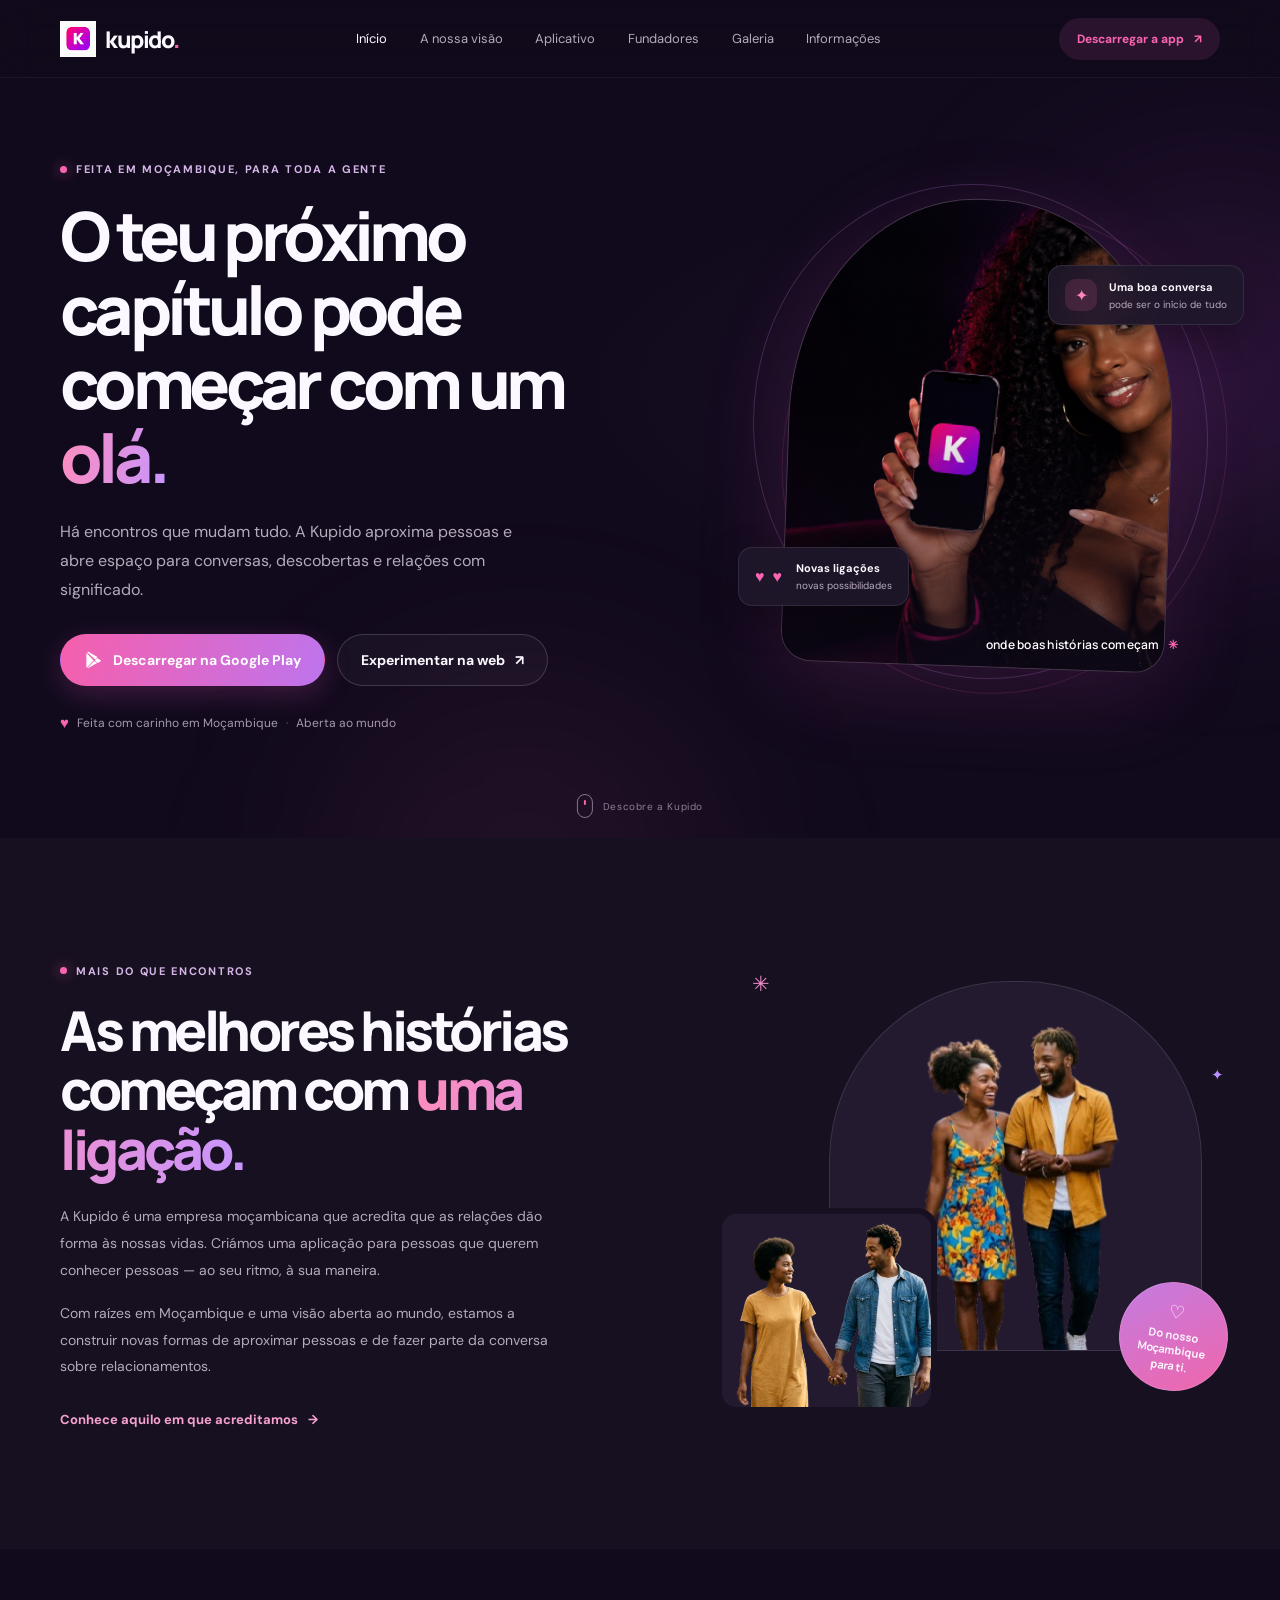
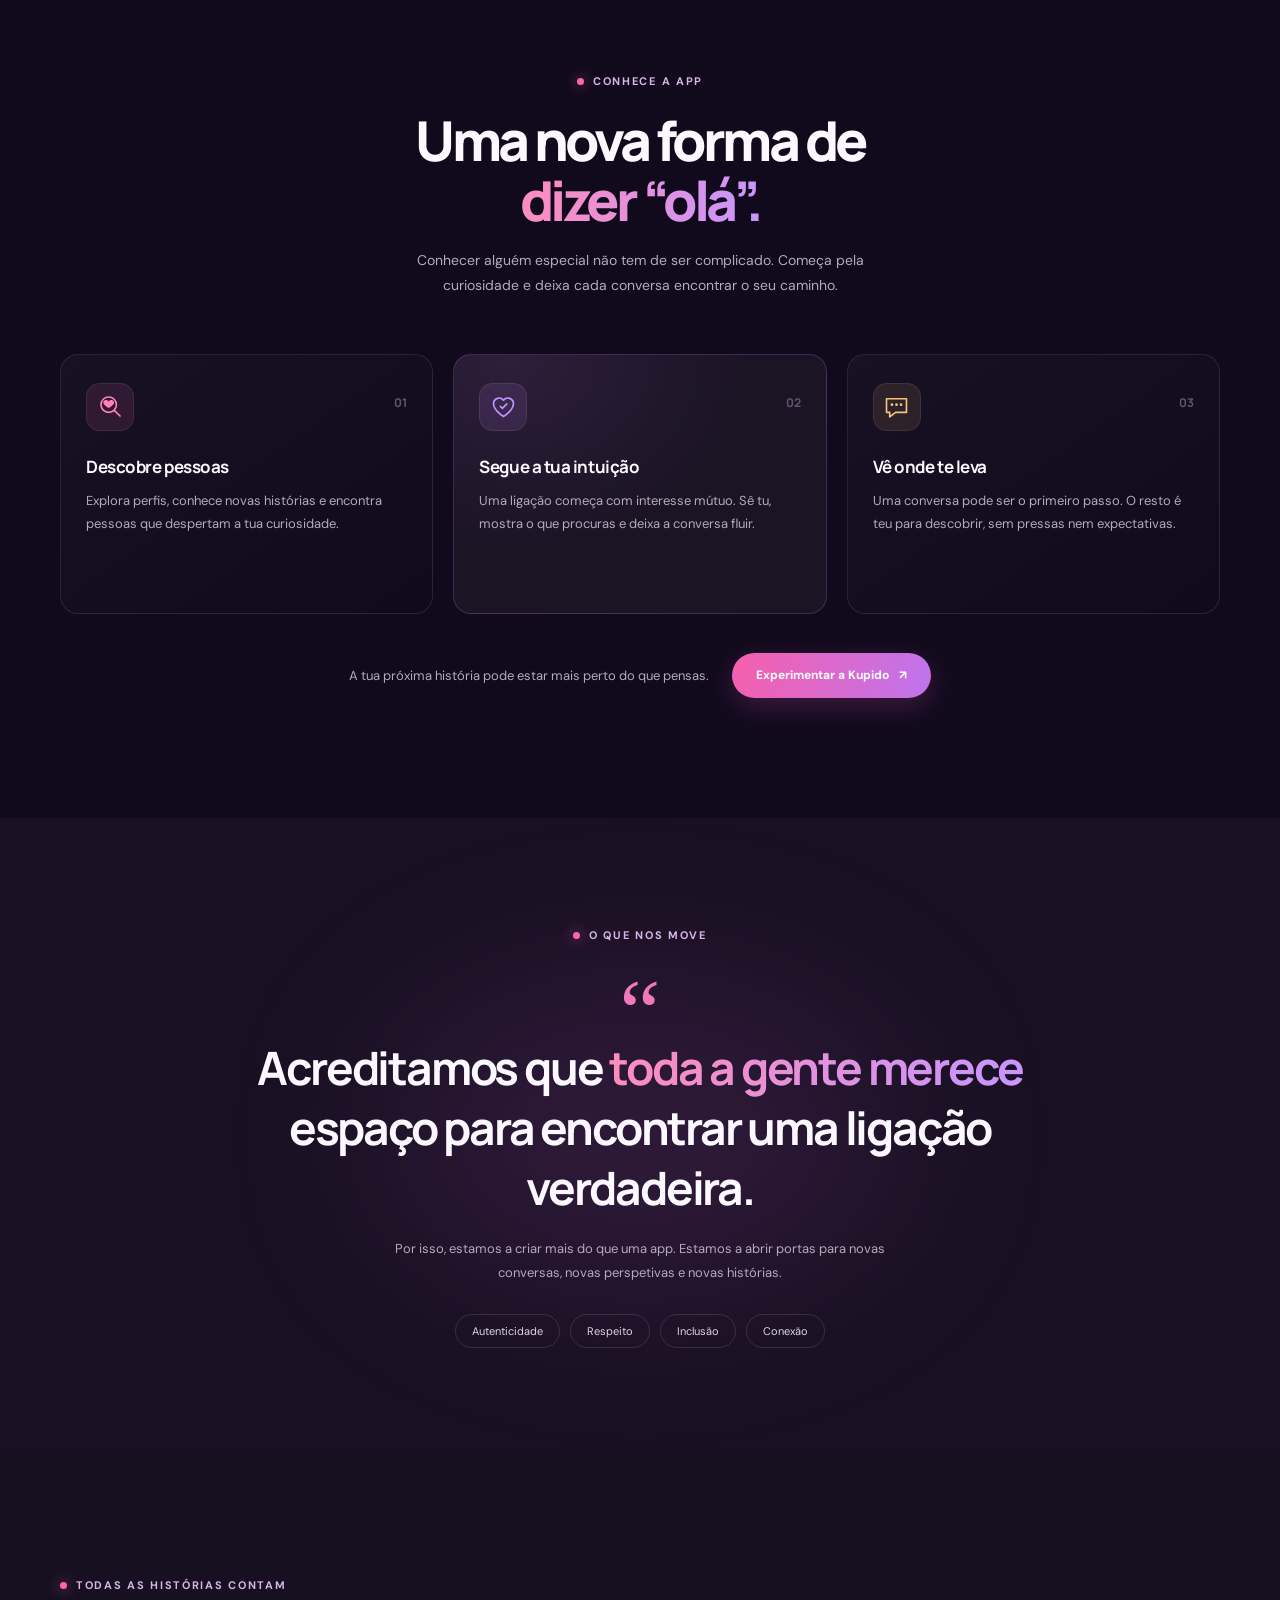
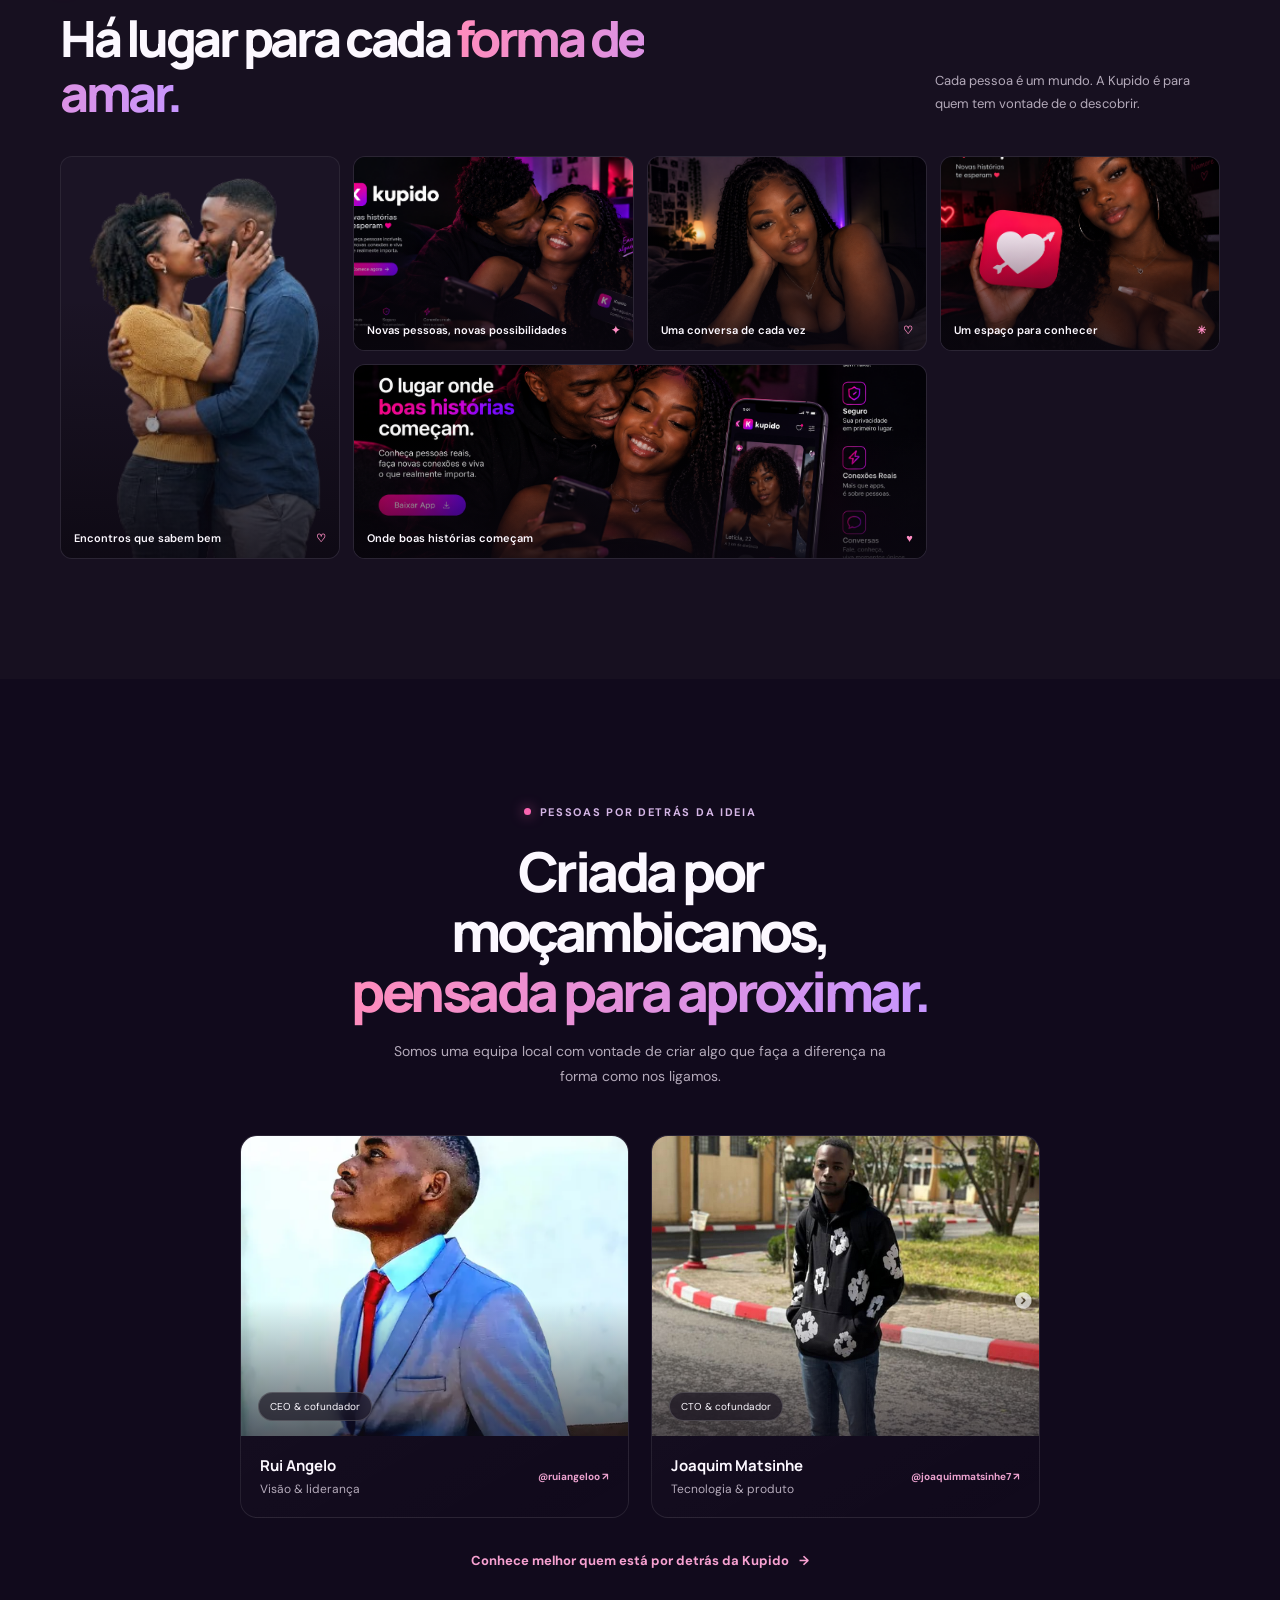
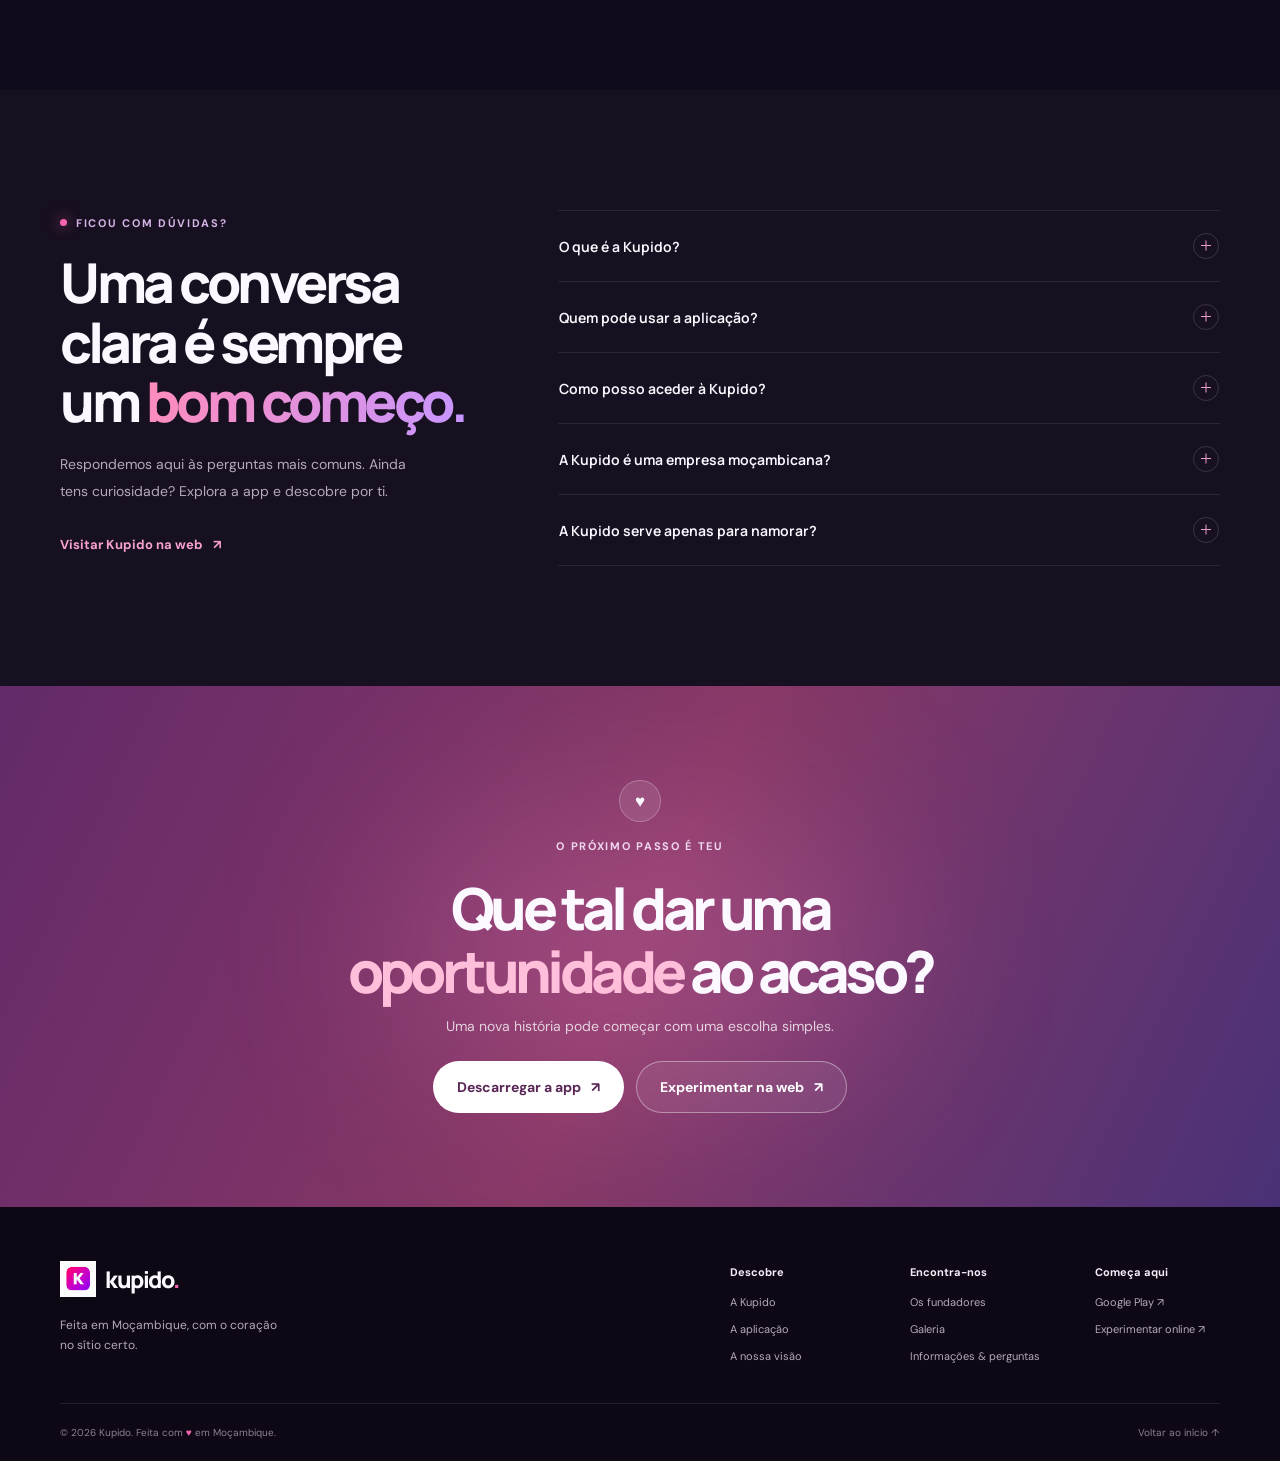
==== commit 2912b4f2: "Add files via upload" ====
--- a/index.html
+++ b/index.html
@@ -30,6 +30,7 @@
       </button>
 
       <nav class="site-nav" id="site-nav" aria-label="Navegação principal">
+        <a href="#inicio" aria-current="page">Início</a>
         <a href="o-que-queremos.html">A nossa visão</a>
         <a href="#aplicativo">Aplicativo</a>
         <a href="equipa.html">Fundadores</a>
--- a/styles.css
+++ b/styles.css
@@ -204,7 +204,6 @@
 .footer-bottom p, .footer-bottom a { margin: 0; color: #8d8095; font-size: 10px; }
 .footer-heart { color: var(--pink); }
 .footer-bottom a:hover { color: var(--text); }
-.site-nav a[aria-current="page"] { color: #ff9dcd; }
 .team-info { gap: 12px; }
 .team-info > div { min-width: 0; }
 .team-instagram { flex: 0 0 auto; color: #eda3d0; font-size: 10px; font-weight: 700; }
